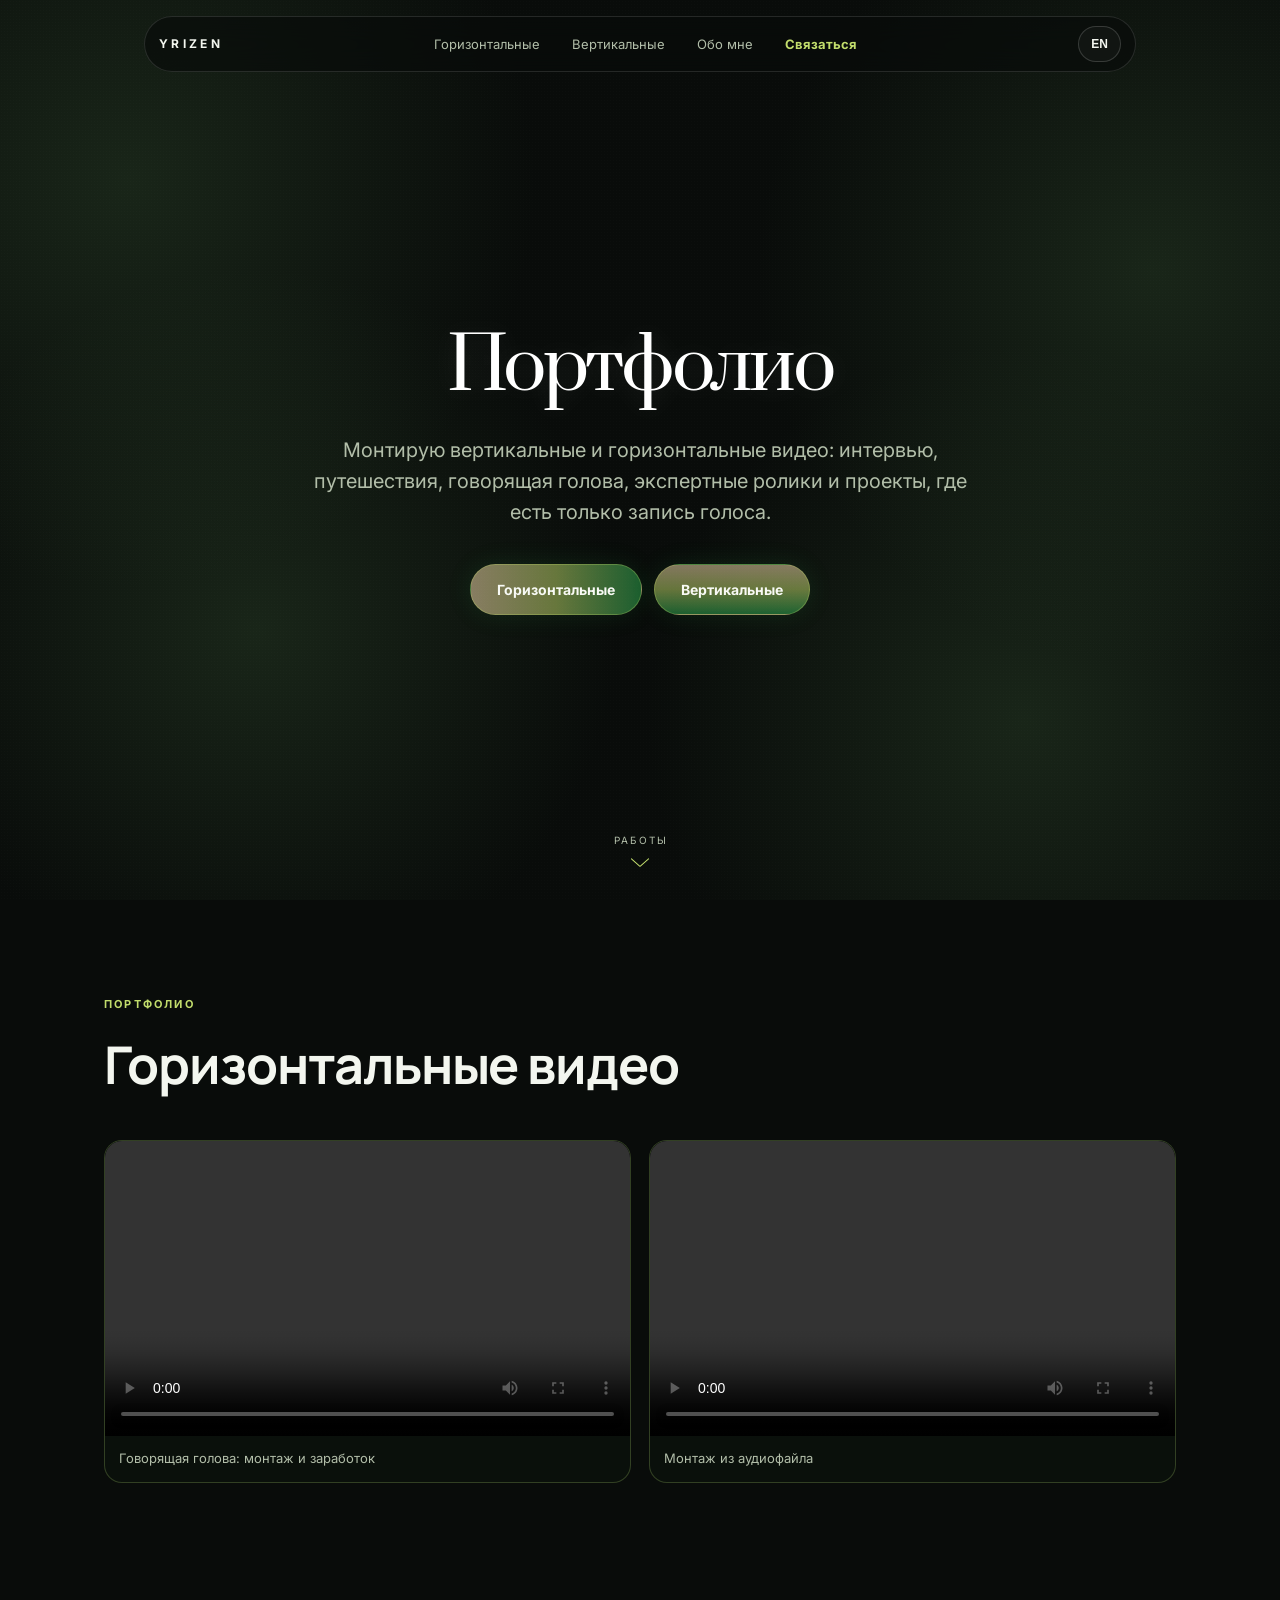
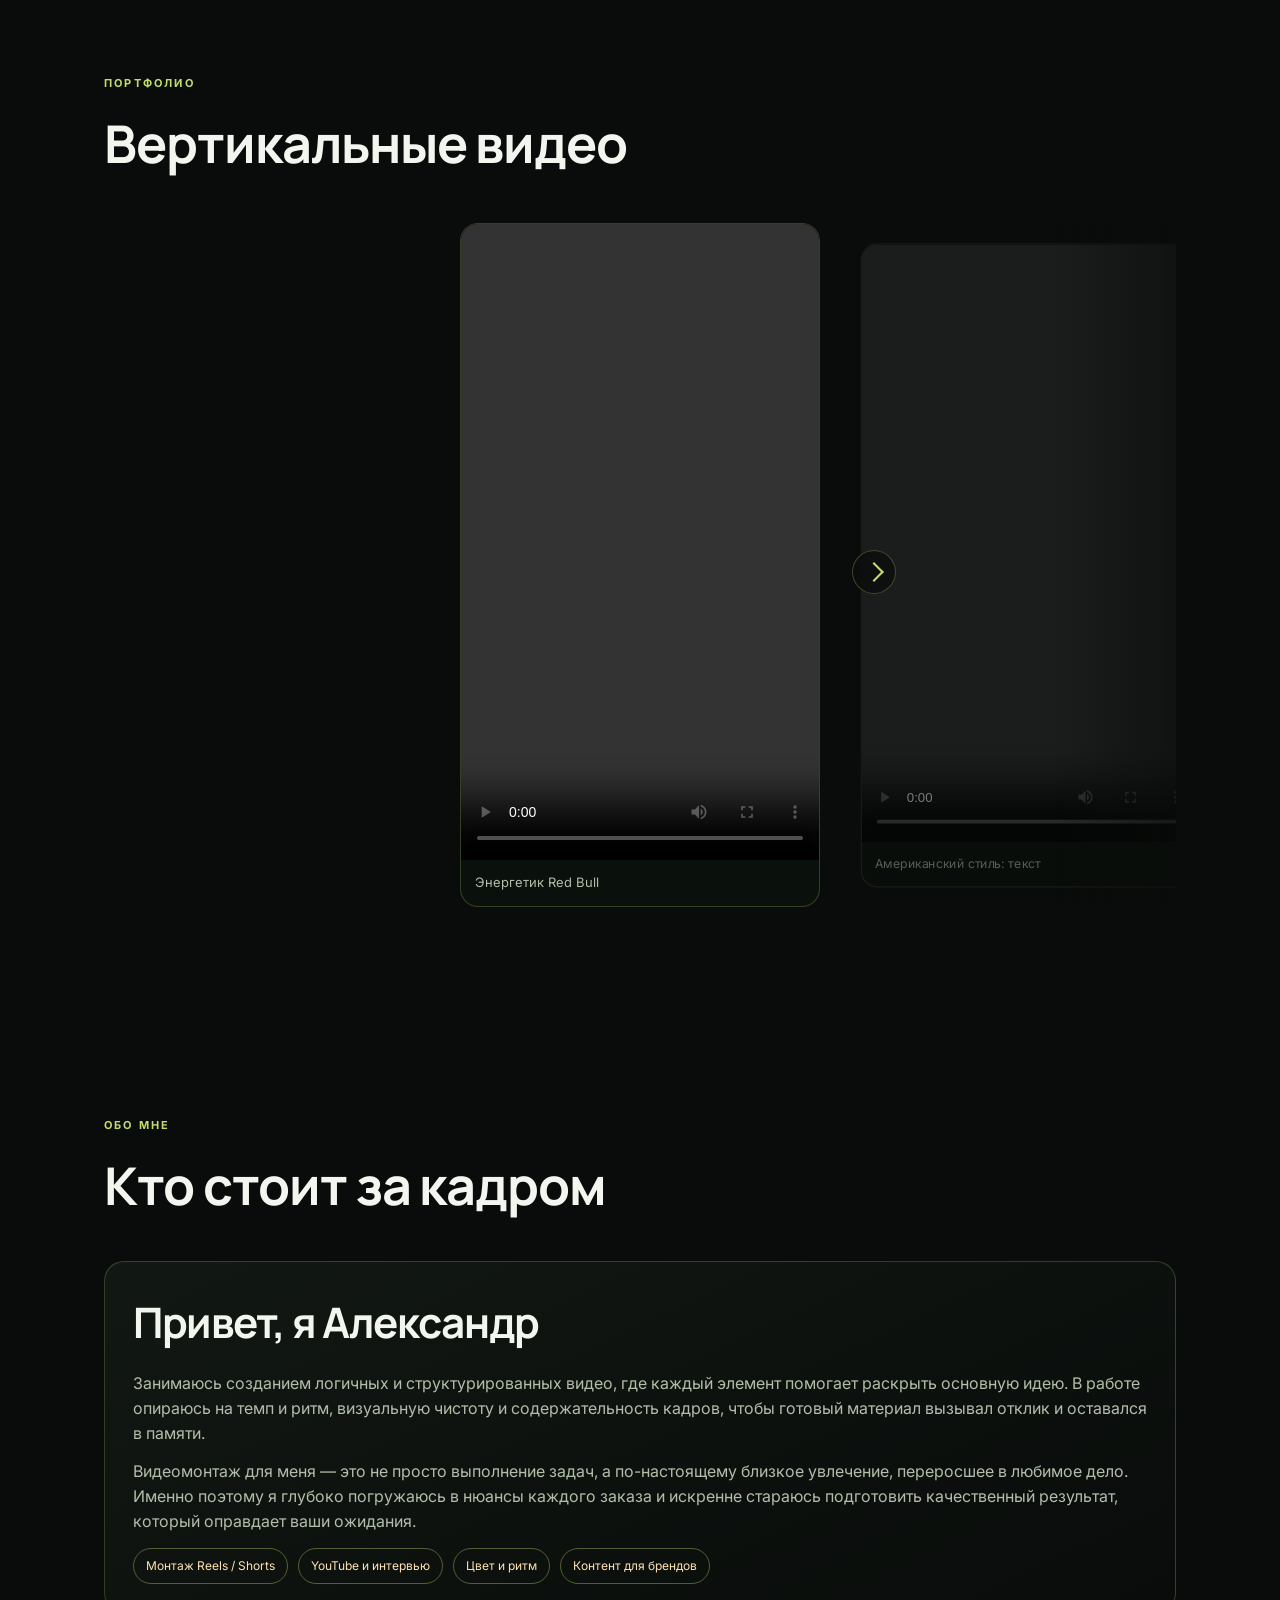
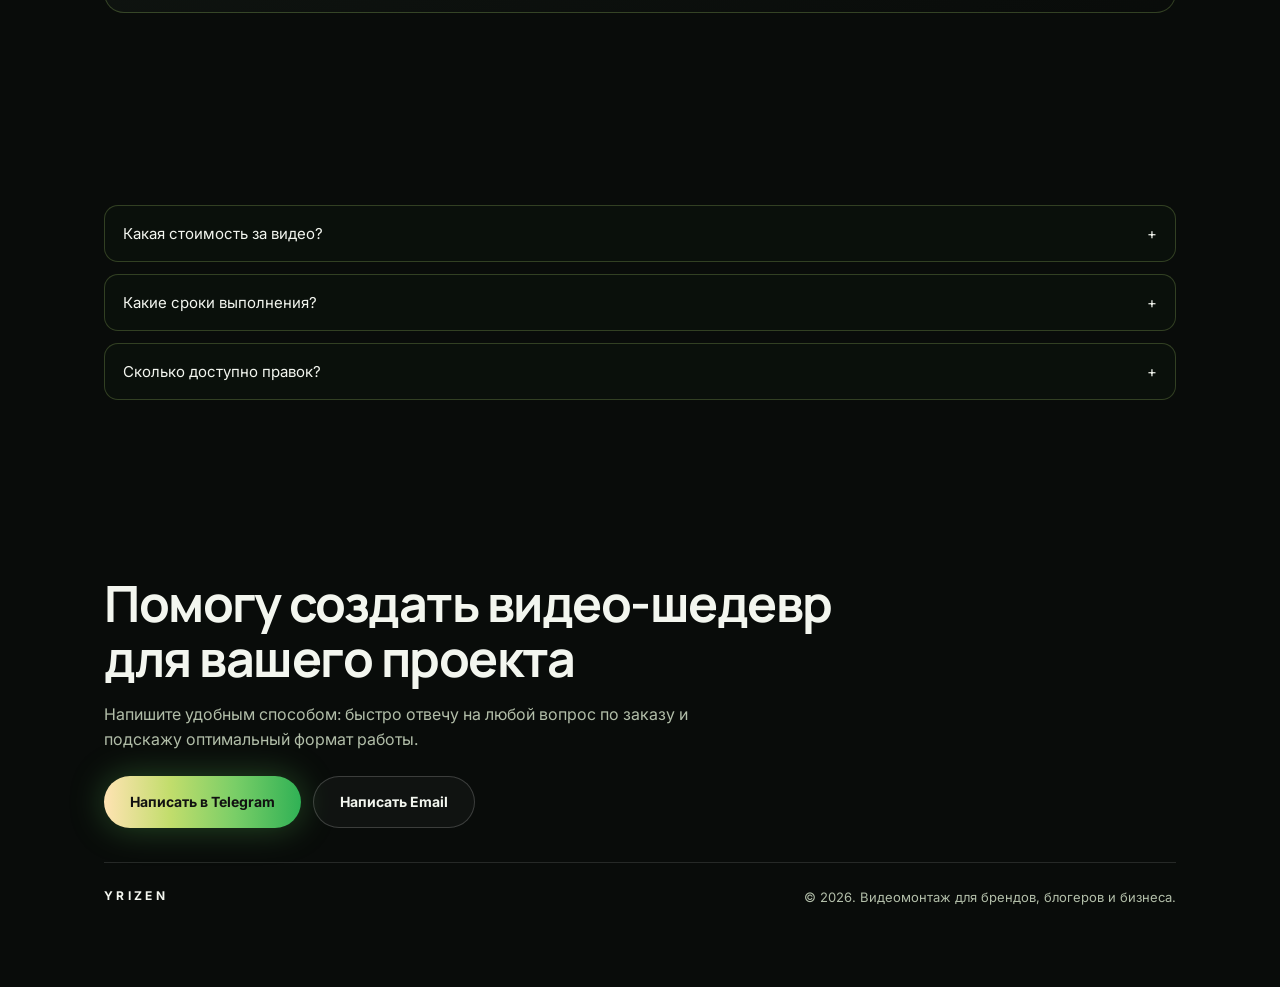
==== index.html @ 3dd7cab4 "Summary: Add vertical video carousel" ====
<!DOCTYPE html>
<html lang="ru">
<head>
    <meta charset="UTF-8">
    <meta name="viewport" content="width=device-width, initial-scale=1.0">
    <title>Заказать монтаж видео</title>
    <meta name="description" content="Заказать монтаж видео у Александра: вертикальные и горизонтальные ролики, интервью, путешествия, говорящая голова и монтаж по записи голоса.">
    <meta name="keywords" content="заказать монтаж видео, видеомонтаж, монтаж reels, монтаж shorts, монтаж youtube, монтаж интервью, монтаж путешествий, монтаж говорящей головы">
    <meta property="og:type" content="website">
    <meta property="og:title" content="Заказать монтаж видео">
    <meta property="og:description" content="Профессиональный монтаж всех видов контента: вертикальные и горизонтальные ролики, интервью, путешествия и говорящая голова.">
    <meta property="og:locale" content="ru_RU">
    <meta name="robots" content="index, follow, max-image-preview:large">
    <meta name="yandex-verification" content="pending">
    <link rel="canonical" href="https://montage-yrizen.ru/">
    <link rel="icon" type="image/png" href="favicon.png">
    <link rel="apple-touch-icon" href="favicon.png">
    <link rel="preconnect" href="https://fonts.googleapis.com">
    <link rel="preconnect" href="https://fonts.gstatic.com" crossorigin>
    <link href="https://fonts.googleapis.com/css2?family=Inter:wght@400;500;600;700;800&family=Manrope:wght@500;700;800&family=Prata&display=swap" rel="stylesheet">
    <link rel="stylesheet" href="style.css">
    <script type="application/ld+json">
        {
            "@context": "https://schema.org",
            "@type": "ProfessionalService",
            "name": "YRIZEN",
            "url": "https://montage-yrizen.ru/",
            "description": "Услуги по монтажу вертикальных и горизонтальных видео, интервью, путешествий и говорящей головы.",
            "serviceType": "Видеомонтаж",
            "areaServed": "RU, Worldwide",
            "email": "yrizen.alex@gmail.com",
            "sameAs": ["https://t.me/yrizen0"]
        }
    </script>
</head>
<body>
    <div class="noise-overlay" aria-hidden="true"></div>

    <header class="header" id="header">
        <div class="container">
            <div class="header-inner">
                <a href="#" class="logo">YRIZEN</a>
                <nav class="nav-menu" id="nav-menu">
                    <a href="#horizontal" class="nav-link" data-i18n="navHorizontal">Горизонтальные</a>
                    <a href="#vertical" class="nav-link" data-i18n="navVertical">Вертикальные</a>
                    <a href="#about" class="nav-link" data-i18n="navAbout">Обо мне</a>
                    <a href="#contact" class="nav-link nav-contact" data-i18n="navContact">Связаться</a>
                </nav>
                <button class="lang-switch" id="lang-switch" type="button" aria-label="Switch language">EN</button>
                <button class="burger-menu" id="burger-menu" aria-label="Открыть меню" aria-expanded="false" data-i18n-aria="menuOpen">
                    <span></span>
                    <span></span>
                </button>
            </div>
        </div>
    </header>

    <main>
        <section class="hero" id="hero">
            <div class="container hero-content">
                <h1 class="hero-title reveal">
                    <span data-i18n="heroTitle">Портфолио</span>
                </h1>
                <p class="hero-description reveal" data-i18n="heroDescription">
                    Монтирую вертикальные и горизонтальные видео: интервью, путешествия, говорящая голова,
                    экспертные ролики и проекты, где есть только запись голоса.
                </p>
                <div class="hero-buttons reveal">
                    <a href="#horizontal" class="btn btn-portfolio btn-horizontal" data-i18n="heroButtonOne">Горизонтальные</a>
                    <a href="#vertical" class="btn btn-portfolio btn-vertical" data-i18n="heroButtonTwo">Вертикальные</a>
                </div>
            </div>
            <a class="scroll-indicator reveal" href="#horizontal">
                <span data-i18n="worksLabel">работы</span>
                <span class="arrow-down" aria-hidden="true"></span>
            </a>
        </section>

        <section class="section" id="horizontal">
            <div class="container">
                <h2 class="section-title reveal">
                    <span class="section-label" data-i18n="portfolioLabel">Портфолио</span>
                    <span class="section-heading" data-i18n="horizontalTitle">Горизонтальные видео</span>
                </h2>
                <div class="video-grid horizontal-grid">
                    <article class="video-card reveal" data-video-type="horizontal" data-video-id="h1">
                        <div class="video-shell">
                            <video class="portfolio-video" playsinline preload="metadata" controls></video>
                        </div>
                        <p class="video-label" data-i18n="videoH1">Говорящая голова: монтаж и заработок</p>
                    </article>
                    <article class="video-card reveal" data-video-type="horizontal" data-video-id="h2">
                        <div class="video-shell">
                            <video class="portfolio-video" playsinline preload="metadata" controls></video>
                        </div>
                        <p class="video-label" data-i18n="videoH2">Монтаж из аудиофайла</p>
                    </article>
                </div>
            </div>
        </section>

        <section class="section" id="vertical">
            <div class="container">
                <h2 class="section-title reveal">
                    <span class="section-label" data-i18n="portfolioLabel">Портфолио</span>
                    <span class="section-heading" data-i18n="verticalTitle">Вертикальные видео</span>
                </h2>
                <div class="vertical-carousel reveal" data-carousel="vertical">
                    <button class="carousel-arrow carousel-arrow-prev" type="button" aria-label="Предыдущее видео" data-carousel-prev data-i18n-aria="prevVideo"></button>
                    <div class="video-grid vertical-grid" tabindex="0" aria-label="Вертикальные видео" data-i18n-aria="verticalCarousel">
                        <article class="video-card" data-video-type="vertical" data-video-id="v1">
                            <div class="video-shell">
                                <video class="portfolio-video" playsinline preload="metadata" controls></video>
                            </div>
                            <p class="video-label" data-i18n="videoV1">Энергетик Red Bull</p>
                        </article>
                        <article class="video-card" data-video-type="vertical" data-video-id="v2">
                            <div class="video-shell">
                                <video class="portfolio-video" playsinline preload="metadata" controls></video>
                            </div>
                            <p class="video-label" data-i18n="videoV2">Американский стиль: текст</p>
                        </article>
                        <article class="video-card" data-video-type="vertical" data-video-id="v3">
                            <div class="video-shell">
                                <video class="portfolio-video" playsinline preload="metadata" controls></video>
                            </div>
                            <p class="video-label" data-i18n="videoV3">Научпоп</p>
                        </article>
                        <article class="video-card" data-video-type="vertical" data-video-id="v4">
                            <div class="video-shell">
                                <video class="portfolio-video" playsinline preload="metadata" controls></video>
                            </div>
                            <p class="video-label" data-i18n="videoV4">Подборка дорогого монтажа Reels</p>
                        </article>
                    </div>
                    <button class="carousel-arrow carousel-arrow-next" type="button" aria-label="Следующее видео" data-carousel-next data-i18n-aria="nextVideo"></button>
                </div>
            </div>
        </section>

        <section class="section" id="about">
            <div class="container">
                <h2 class="section-title reveal">
                    <span class="section-label" data-i18n="aboutTitle">Обо мне</span>
                    <span class="section-heading" data-i18n="aboutSubtitle">Кто стоит за кадром</span>
                </h2>
                <article class="about-card reveal">
                    <div class="about-text">
                        <h3 data-i18n="aboutGreeting">Привет, я Александр</h3>
                        <p data-i18n="aboutParagraphOne">
                            Занимаюсь созданием логичных и структурированных видео, где каждый элемент помогает раскрыть основную идею.
                            В работе опираюсь на темп и ритм, визуальную чистоту и содержательность кадров, чтобы готовый материал вызывал
                            отклик и оставался в памяти.
                        </p>
                        <p data-i18n="aboutParagraphTwo">
                            Видеомонтаж для меня — это не просто выполнение задач, а по-настоящему близкое увлечение, переросшее
                            в любимое дело. Именно поэтому я глубоко погружаюсь в нюансы каждого заказа и искренне стараюсь подготовить
                            качественный результат, который оправдает ваши ожидания.
                        </p>
                        <ul class="about-tags">
                            <li data-i18n="tagShorts">Монтаж Reels / Shorts</li>
                            <li data-i18n="tagYoutube">YouTube и интервью</li>
                            <li data-i18n="tagColor">Цвет и ритм</li>
                            <li data-i18n="tagBrands">Контент для брендов</li>
                        </ul>
                    </div>
                </article>
            </div>
        </section>

        <section class="section" id="faq-section">
            <div class="container">
                <div class="faq-wrapper">
                    <article class="faq-item reveal">
                        <button class="faq-question"><span data-i18n="faqCostQuestion">Какая стоимость за видео?</span><span aria-hidden="true">+</span></button>
                        <div class="faq-answer">
                            <p data-i18n="faqCostAnswer">Стоимость рассчитывается индивидуально после оценки исходников, задачи и сроков. Напишите мне, и я быстро дам прозрачную смету.</p>
                        </div>
                    </article>
                    <article class="faq-item reveal">
                        <button class="faq-question"><span data-i18n="faqTimeQuestion">Какие сроки выполнения?</span><span aria-hidden="true">+</span></button>
                        <div class="faq-answer">
                            <p data-i18n="faqTimeAnswer">Варьируются от 1 дня до большого проекта на несколько дней. Точный срок зависит от сложности проекта и объема правок.</p>
                        </div>
                    </article>
                    <article class="faq-item reveal">
                        <button class="faq-question"><span data-i18n="faqEditsQuestion">Сколько доступно правок?</span><span aria-hidden="true">+</span></button>
                        <div class="faq-answer">
                            <p data-i18n="faqEditsAnswer">В рамках Технического Задания правки бесплатные, но за дополнительные - плата обсуждается в зависимости от объёма и их содержания.</p>
                        </div>
                    </article>
                </div>
            </div>
        </section>
    </main>

    <footer class="footer" id="contact">
        <div class="container">
            <h2 class="footer-title reveal" data-i18n="footerTitle">Помогу создать видео-шедевр для вашего проекта</h2>
            <p class="footer-desc reveal" data-i18n="footerDescription">Напишите удобным способом: быстро отвечу на любой вопрос по заказу и подскажу оптимальный формат работы.</p>
            <div class="footer-buttons reveal">
                <a href="https://t.me/yrizen0" target="_blank" rel="noopener noreferrer" class="btn btn-accent" data-i18n="footerTelegram">Написать в Telegram</a>
                <a href="mailto:yrizen.alex@gmail.com" class="btn btn-secondary" data-i18n="footerEmail">Написать Email</a>
            </div>
            <div class="footer-bottom">
                <a href="#" class="logo">YRIZEN</a>
                <p data-i18n="copyright">© 2026. Видеомонтаж для брендов, блогеров и бизнеса.</p>
            </div>
        </div>
    </footer>

    <template id="reviews-preserved-code">
        <section id="results" class="section">
            <div class="container">
                <h2 class="section-title">Отзывы <span>Что говорят клиенты</span></h2>
                <div class="reviews-grid">
                    <article class="review-card">...</article>
                    <article class="review-card">...</article>
                </div>
            </div>
        </section>
    </template>

    <script src="script.js"></script>
</body>
</html>
---- style.css ----
:root {
    --bg-main: #090c0a;
    --bg-soft: #131a15;
    --card-bg: rgba(11, 18, 13, 0.82);
    --card-border: rgba(176, 216, 108, 0.24);
    --text-main: #f3f6ef;
    --text-muted: #b2bea9;
    --brand-light: #ffe3b3;
    --brand-mid: #c2dd6c;
    --brand-green: #79ce67;
    --brand-strong: #30b155;
    --background-glow: rgba(55, 85, 52, 0.35);
}

/* Kudry is commercial; this local lookup activates it when a licensed copy is present. */
@font-face {
    font-family: "Kudry";
    src: url("assets/fonts/Kudry.woff2") format("woff2"),
        local("Kudry"),
        local("Kudry Regular");
    font-display: swap;
}

@font-face {
    font-family: "PrataLocal";
    src: url("assets/fonts/Prata-Regular.ttf") format("truetype");
    font-weight: 400;
    font-style: normal;
    font-display: swap;
}

* {
    box-sizing: border-box;
    margin: 0;
    padding: 0;
}

html {
    scroll-behavior: smooth;
}

body {
    font-family: "Inter", system-ui, -apple-system, sans-serif;
    color: var(--text-main);
    background-color: var(--bg-main);
    background-image:
        radial-gradient(circle at 10% 20%, var(--background-glow) 0%, transparent 30%),
        radial-gradient(circle at 90% 30%, var(--background-glow) 0%, transparent 30%),
        radial-gradient(circle at 80% 80%, var(--background-glow) 0%, transparent 30%),
        radial-gradient(circle at 20% 70%, var(--background-glow) 0%, transparent 30%);
    background-attachment: fixed;
    line-height: 1.55;
    overflow-x: hidden;
}

.noise-overlay {
    position: fixed;
    inset: 0;
    pointer-events: none;
    z-index: -1;
    opacity: 0.06;
    background-image: radial-gradient(rgba(255, 255, 255, 0.25) 0.45px, transparent 0.45px);
    background-size: 3px 3px;
}

.container {
    max-width: 1120px;
    margin: 0 auto;
    padding: 0 24px;
}

.header {
    position: fixed;
    inset: 16px 0 auto;
    z-index: 1000;
}

.header .container {
    max-width: 1040px;
}

.header-inner {
    display: flex;
    align-items: center;
    justify-content: space-between;
    padding: 9px 14px;
    border: 1px solid rgba(255, 255, 255, 0.12);
    border-radius: 999px;
    background: rgba(9, 12, 10, 0.66);
    backdrop-filter: blur(14px);
}

.logo {
    color: var(--text-main);
    text-decoration: none;
    font-size: 12px;
    font-weight: 700;
    letter-spacing: 0.28em;
}

.nav-menu {
    display: flex;
    gap: 6px;
    align-items: center;
}

.nav-link {
    color: var(--text-muted);
    text-decoration: none;
    font-size: 13px;
    padding: 8px 13px;
    border-radius: 999px;
    transition: 0.25s;
}

.nav-link:hover {
    color: var(--text-main);
    background: rgba(194, 221, 108, 0.12);
}

.nav-contact {
    color: var(--brand-mid);
    font-weight: 700;
}

.nav-contact:hover {
    color: #0f140f;
    background: linear-gradient(90deg, var(--brand-mid), var(--brand-green));
}

.lang-switch {
    margin-left: 10px;
    border: 1px solid rgba(255, 255, 255, 0.16);
    border-radius: 999px;
    min-width: 38px;
    height: 36px;
    padding: 0 12px;
    background: rgba(255, 255, 255, 0.03);
    color: var(--text-main);
    font-size: 12px;
    font-weight: 700;
    cursor: pointer;
}

.burger-menu {
    display: none;
    width: 36px;
    height: 36px;
    border-radius: 999px;
    border: 1px solid rgba(255, 255, 255, 0.14);
    background: rgba(255, 255, 255, 0.03);
    align-items: center;
    justify-content: center;
    gap: 4px;
    flex-direction: column;
    cursor: pointer;
}

.burger-menu span {
    display: block;
    width: 14px;
    height: 2px;
    background: var(--brand-light);
    transition: 0.25s;
}

.burger-menu.active span:first-child {
    transform: translateY(3px) rotate(45deg);
}

.burger-menu.active span:last-child {
    transform: translateY(-3px) rotate(-45deg);
}

.hero {
    min-height: 100vh;
    display: grid;
    place-items: center;
    padding: 132px 0 88px;
    position: relative;
}

.hero-content {
    text-align: center;
    max-width: 860px;
}

.hero-title {
    font-family: "Kudry", "PrataLocal", "Prata", "Manrope", serif;
    font-size: clamp(34px, 8vw, 72px);
    font-weight: 400;
    line-height: 1.08;
    letter-spacing: -0.045em;
}

.hero-title span {
    display: inline-block;
    color: #fff;
    text-shadow: 0 0 30px rgba(255, 255, 255, 0.1);
}

.hero-description {
    max-width: 670px;
    margin: 28px auto 0;
    color: var(--text-muted);
    font-size: clamp(15px, 2.6vw, 20px);
}

.hero-buttons {
    display: flex;
    justify-content: center;
    flex-wrap: wrap;
    gap: 12px;
    margin-top: 36px;
}

.btn {
    display: inline-flex;
    align-items: center;
    justify-content: center;
    text-decoration: none;
    border-radius: 999px;
    font-weight: 700;
    font-size: 14px;
    padding: 14px 26px;
    transition: transform 0.2s, box-shadow 0.2s, background 0.2s;
}

.btn:hover {
    transform: translateY(-2px);
}

.btn-accent {
    color: #111;
    background: linear-gradient(90deg, var(--brand-light), var(--brand-mid), var(--brand-green), var(--brand-strong));
    box-shadow: 0 0 34px rgba(90, 187, 87, 0.36);
}

.btn-portfolio {
    color: #f8faf5;
    border: 1px solid rgba(194, 221, 108, 0.3);
    box-shadow: 0 0 26px rgba(48, 177, 85, 0.12);
    transition: transform 0.2s, box-shadow 0.25s, background-image 0.25s, border-color 0.25s;
}

.btn-horizontal {
    background-image: linear-gradient(90deg, rgba(255, 227, 179, 0.5), rgba(194, 221, 108, 0.5), rgba(48, 177, 85, 0.5));
}

.btn-vertical {
    background-image: linear-gradient(180deg, rgba(255, 227, 179, 0.5), rgba(194, 221, 108, 0.5), rgba(48, 177, 85, 0.5));
}

.btn-horizontal:hover {
    background-image: linear-gradient(90deg, var(--brand-light), var(--brand-mid), var(--brand-strong));
}

.btn-vertical:hover {
    background-image: linear-gradient(180deg, var(--brand-light), var(--brand-mid), var(--brand-strong));
}

.btn-portfolio:hover {
    color: #0b110d;
    border-color: rgba(194, 221, 108, 0.66);
    box-shadow: 0 0 34px rgba(90, 187, 87, 0.34);
}

.btn-secondary {
    color: var(--text-main);
    border: 1px solid rgba(255, 255, 255, 0.18);
    background: rgba(255, 255, 255, 0.03);
}

.scroll-indicator {
    position: absolute;
    left: 50%;
    bottom: 28px;
    transform: translateX(-50%);
    width: 112px;
    text-decoration: none;
    display: inline-flex;
    flex-direction: column;
    align-items: center;
    gap: 10px;
    color: var(--text-muted);
}

.scroll-indicator span:not(.arrow-down) {
    display: block;
    width: 100%;
    font-size: 10px;
    text-transform: uppercase;
    letter-spacing: 0.22em;
    padding-left: 0;
    text-align: center;
    text-indent: 0.22em;
}

.arrow-down {
    display: block;
    flex: 0 0 14px;
    position: relative;
    width: 24px;
    height: 14px;
    border: 0;
    transform: none;
}

.arrow-down::before,
.arrow-down::after {
    content: "";
    position: absolute;
    top: 8px;
    width: 12px;
    height: 1px;
    border-radius: 999px;
    background: var(--brand-mid);
}

.arrow-down::before {
    right: 50%;
    transform: rotate(42deg);
    transform-origin: right center;
}

.arrow-down::after {
    left: 50%;
    transform: rotate(-42deg);
    transform-origin: left center;
}

.section {
    padding: 96px 0;
}

.section-title {
    text-transform: uppercase;
    letter-spacing: 0.2em;
    color: var(--brand-mid);
    font-size: 11px;
    margin-bottom: 34px;
}

.section-title .section-label {
    display: block;
}

.section-title .section-heading {
    display: block;
    margin-top: 12px;
    font-family: "Manrope", sans-serif;
    letter-spacing: -0.02em;
    color: var(--text-main);
    font-size: clamp(30px, 6vw, 52px);
    text-transform: none;
}

.video-grid {
    display: grid;
    gap: 18px;
}

.horizontal-grid {
    grid-template-columns: repeat(auto-fit, minmax(320px, 1fr));
}

.video-card {
    overflow: hidden;
    border-radius: 18px;
    border: 1px solid var(--card-border);
    background: var(--card-bg);
}

.video-shell {
    position: relative;
    background: #000;
}

.horizontal-grid .video-shell {
    aspect-ratio: 16 / 9;
}

.portfolio-video {
    width: 100%;
    height: 100%;
    display: block;
    object-fit: cover;
}

.video-label {
    font-size: 13px;
    color: var(--text-muted);
    padding: 12px 14px 14px;
}

.video-card.video-unavailable .video-shell::after {
    content: attr(data-unavailable-message);
    position: absolute;
    inset: 0;
    display: grid;
    place-items: center;
    text-align: center;
    font-size: 13px;
    color: rgba(255, 255, 255, 0.78);
    padding: 16px;
    background: linear-gradient(180deg, rgba(0, 0, 0, 0.45), rgba(0, 0, 0, 0.8));
}

.about-card {
    border: 1px solid var(--card-border);
    border-radius: 20px;
    background: linear-gradient(155deg, rgba(19, 26, 21, 0.88), rgba(9, 12, 10, 0.88));
    padding: 28px;
}

.about-text h3 {
    font-size: clamp(28px, 5vw, 42px);
    margin-bottom: 16px;
    font-family: "Manrope", sans-serif;
    letter-spacing: -0.03em;
}

.about-text p {
    color: var(--text-muted);
    font-size: 16px;
    margin-bottom: 14px;
}

.about-tags {
    display: flex;
    flex-wrap: wrap;
    list-style: none;
    gap: 10px;
    margin-top: 12px;
}

.about-tags li {
    font-size: 12px;
    border: 1px solid rgba(194, 221, 108, 0.38);
    border-radius: 999px;
    padding: 8px 12px;
    color: var(--brand-light);
}

.faq-wrapper {
    display: grid;
    gap: 12px;
}

.faq-item {
    border-radius: 14px;
    border: 1px solid var(--card-border);
    overflow: hidden;
    background: var(--card-bg);
}

.faq-question {
    width: 100%;
    border: 0;
    cursor: pointer;
    display: flex;
    justify-content: space-between;
    background: transparent;
    color: var(--text-main);
    padding: 18px;
    font-size: 15px;
    font-family: inherit;
}

.faq-answer {
    max-height: 0;
    overflow: hidden;
    transition: max-height 0.25s;
}

.faq-answer p {
    color: var(--text-muted);
    font-size: 14px;
    padding: 0 18px 18px;
}

.faq-item.active .faq-answer {
    max-height: 180px;
}

.footer {
    padding: 80px 0;
}

.footer-title {
    font-size: clamp(32px, 5vw, 50px);
    font-family: "Manrope", sans-serif;
    line-height: 1.1;
    letter-spacing: -0.03em;
    max-width: 760px;
}

.footer-desc {
    color: var(--text-muted);
    margin-top: 16px;
    max-width: 640px;
}

.footer-buttons {
    margin-top: 24px;
    display: flex;
    gap: 12px;
    flex-wrap: wrap;
}

.footer-bottom {
    border-top: 1px solid rgba(255, 255, 255, 0.12);
    margin-top: 34px;
    padding-top: 24px;
    display: flex;
    justify-content: space-between;
    gap: 12px;
    color: var(--text-muted);
    font-size: 13px;
}

.reveal {
    opacity: 0;
    transform: translateY(24px);
    transition: opacity 0.5s ease, transform 0.5s ease;
}

.reveal.visible {
    opacity: 1;
    transform: translateY(0);
}

.vertical-carousel {
    --vertical-card-width: clamp(250px, 34vw, 360px);
    --vertical-gap: clamp(18px, 3vw, 30px);
    position: relative;
    display: grid;
    align-items: center;
}

.vertical-grid {
    display: flex;
    gap: var(--vertical-gap);
    overflow-x: auto;
    overflow-y: hidden;
    scroll-snap-type: x mandatory;
    scroll-padding-inline: max(24px, calc((100% - var(--vertical-card-width)) / 2));
    padding: 4px max(24px, calc((100% - var(--vertical-card-width)) / 2)) 18px;
    -webkit-overflow-scrolling: touch;
    scrollbar-width: none;
}

.vertical-grid::-webkit-scrollbar {
    display: none;
}

.vertical-grid:focus {
    outline: none;
}

.vertical-grid .video-card {
    flex: 0 0 var(--vertical-card-width);
    scroll-snap-align: center;
    transition: opacity 0.25s ease, transform 0.25s ease;
}

.vertical-grid .video-card:not(.is-active) {
    opacity: 0.46;
    transform: scale(0.94);
}

.vertical-grid .video-card.is-active {
    opacity: 1;
    transform: scale(1);
}

.vertical-grid .video-shell {
    aspect-ratio: 9 / 16;
}

.vertical-carousel::after {
    content: "";
    position: absolute;
    inset: 0 0 18px auto;
    width: min(120px, 18vw);
    pointer-events: none;
    background: linear-gradient(90deg, rgba(9, 12, 10, 0), var(--bg-main));
    opacity: 0.58;
}

.carousel-arrow {
    position: absolute;
    top: calc(50% - 22px);
    z-index: 3;
    width: 44px;
    height: 44px;
    border: 1px solid rgba(194, 221, 108, 0.28);
    border-radius: 999px;
    background: rgba(9, 12, 10, 0.7);
    backdrop-filter: blur(10px);
    cursor: pointer;
    transition: opacity 0.2s, transform 0.2s, border-color 0.2s;
}

.carousel-arrow:hover {
    transform: scale(1.05);
    border-color: rgba(194, 221, 108, 0.6);
}

.carousel-arrow::before {
    content: "";
    position: absolute;
    inset: 0;
    width: 12px;
    height: 12px;
    margin: auto;
    border-top: 2px solid var(--brand-mid);
    border-right: 2px solid var(--brand-mid);
}

.carousel-arrow-prev {
    left: max(12px, calc((100% - var(--vertical-card-width)) / 2 - 76px));
}

.carousel-arrow-prev::before {
    transform: rotate(-135deg);
}

.carousel-arrow-next {
    right: max(12px, calc((100% - var(--vertical-card-width)) / 2 - 76px));
}

.carousel-arrow-next::before {
    transform: rotate(45deg);
}

.carousel-arrow.is-disabled {
    opacity: 0;
    pointer-events: none;
}

.vertical-carousel.hint .vertical-grid .video-card:first-child {
    animation: carousel-nudge 2.6s ease-in-out 0.8s 3;
}

@keyframes carousel-nudge {
    0%, 100% {
        transform: scale(1) translateX(0);
    }
    36% {
        transform: scale(1) translateX(-12px);
    }
    70% {
        transform: scale(1) translateX(8px);
    }
}

.scroll-indicator.reveal {
    transform: translate(-50%, 24px);
}

.scroll-indicator.reveal.visible {
    transform: translate(-50%, 0);
}

@media (max-width: 920px) {
    .burger-menu {
        display: flex;
    }

    .lang-switch {
        margin-left: auto;
        margin-right: 10px;
    }

    .nav-menu {
        position: fixed;
        top: 76px;
        left: 50%;
        transform: translateX(-50%) scale(0.98);
        width: calc(100% - 28px);
        max-width: 460px;
        padding: 14px;
        border: 1px solid rgba(255, 255, 255, 0.14);
        border-radius: 24px;
        background: rgba(8, 11, 9, 0.94);
        display: grid;
        gap: 6px;
        opacity: 0;
        pointer-events: none;
        transition: 0.2s;
    }

    .nav-menu.active {
        opacity: 1;
        pointer-events: auto;
        transform: translateX(-50%) scale(1);
    }

    .nav-link {
        font-size: 16px;
        padding: 12px;
    }
}

@media (max-width: 760px) {
    .header {
        inset: 14px 0 auto;
    }

    .header .container {
        padding: 0 28px;
    }

    .hero {
        padding-top: 120px;
    }

    .hero-buttons {
        flex-direction: column;
        align-items: stretch;
        max-width: 320px;
        margin-inline: auto;
        margin-top: 28px;
    }

    .btn {
        width: 100%;
    }

    .section {
        padding: 72px 0;
    }

    .vertical-carousel {
        --vertical-card-width: min(72vw, 320px);
    }

    .vertical-grid {
        scroll-padding-inline: 22px;
        padding-inline: 22px;
    }

    .carousel-arrow {
        width: 40px;
        height: 40px;
        top: calc(50% - 20px);
    }

    .carousel-arrow-prev {
        left: 8px;
    }

    .carousel-arrow-next {
        right: 8px;
    }

    .footer-bottom {
        flex-direction: column;
    }
}
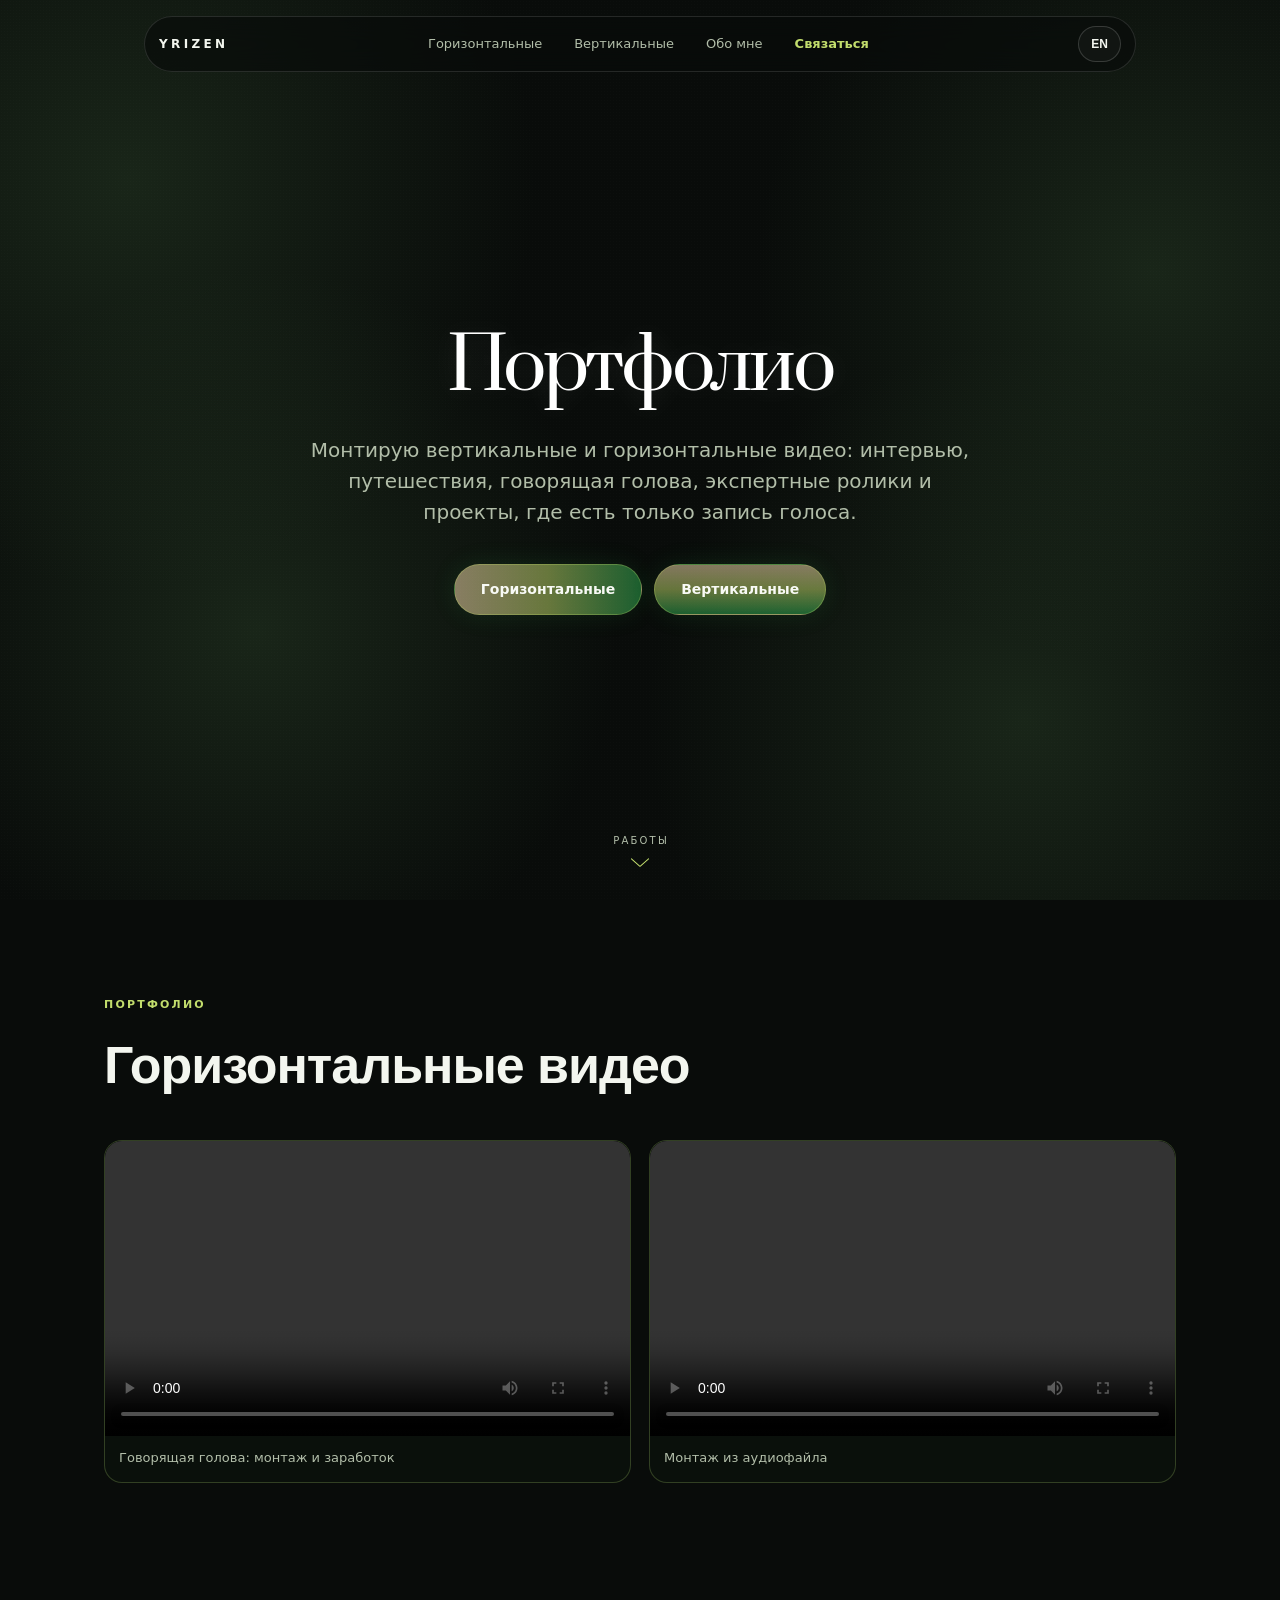
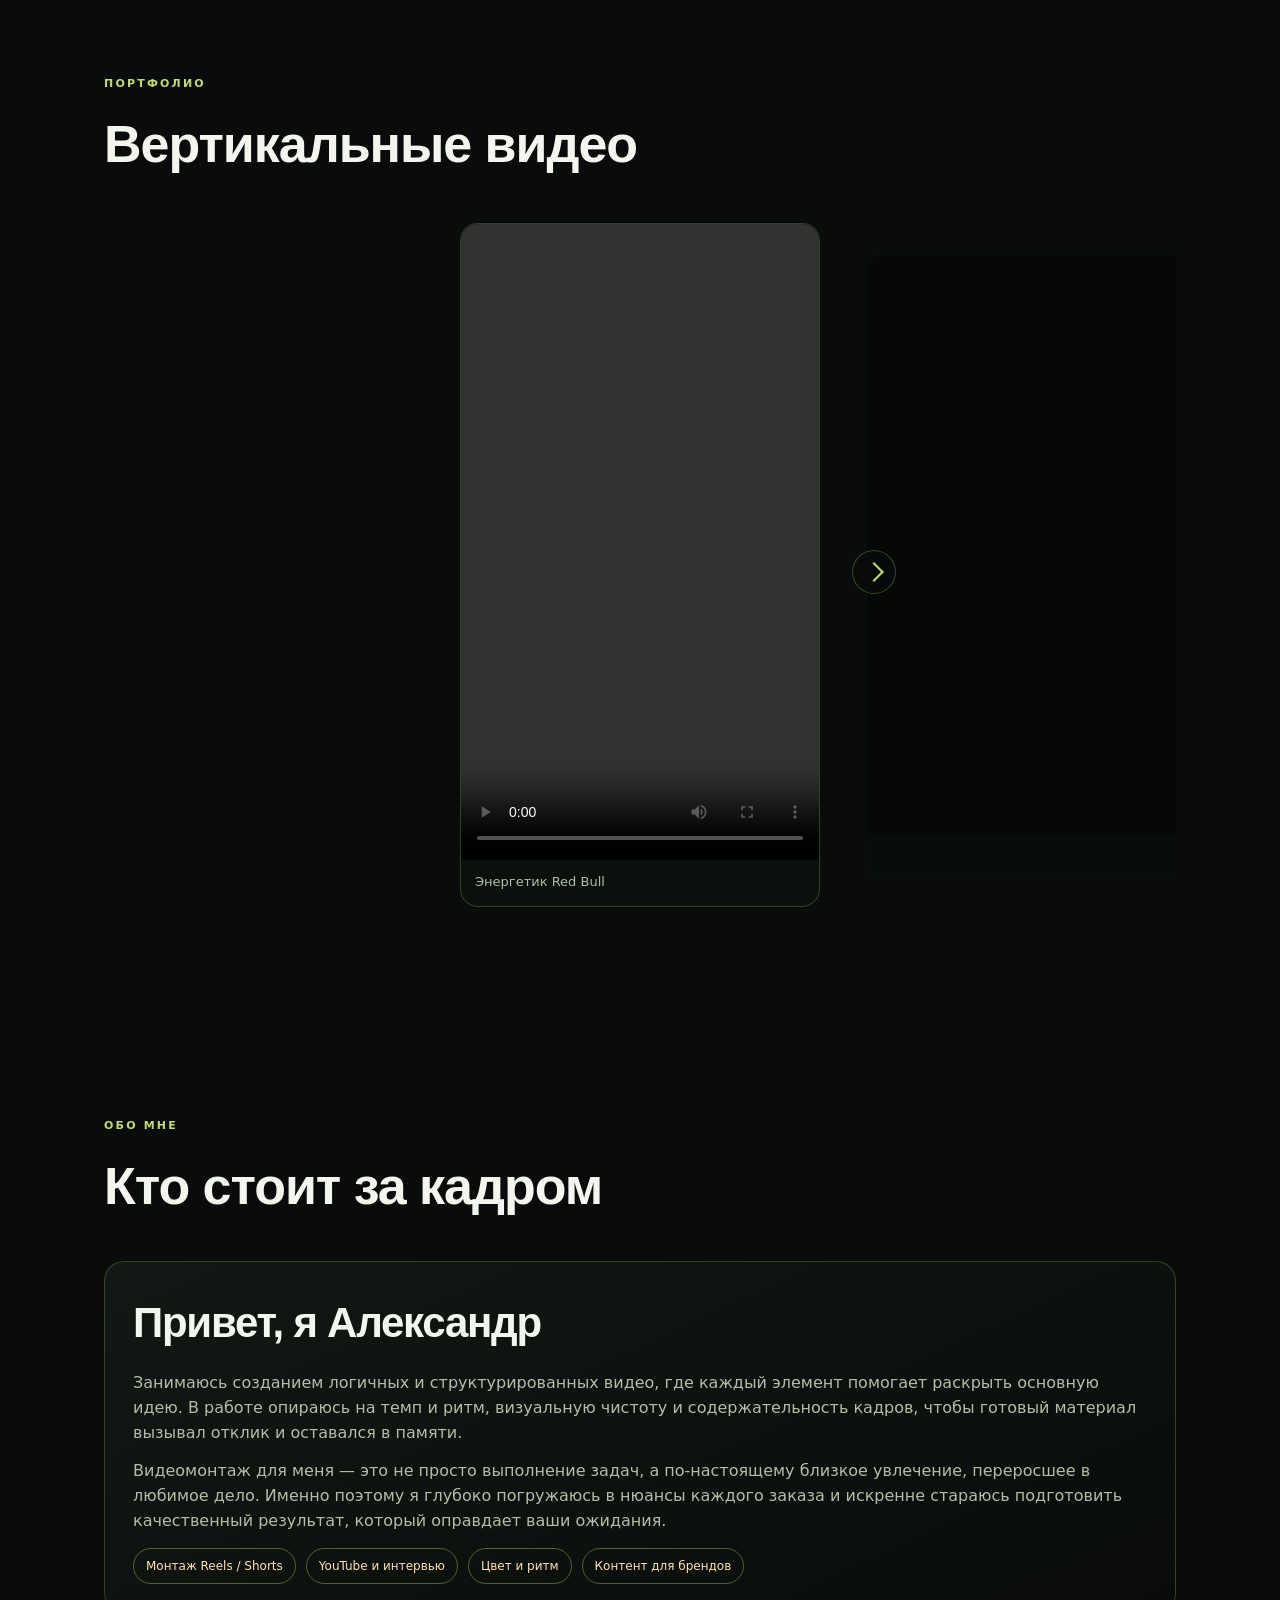
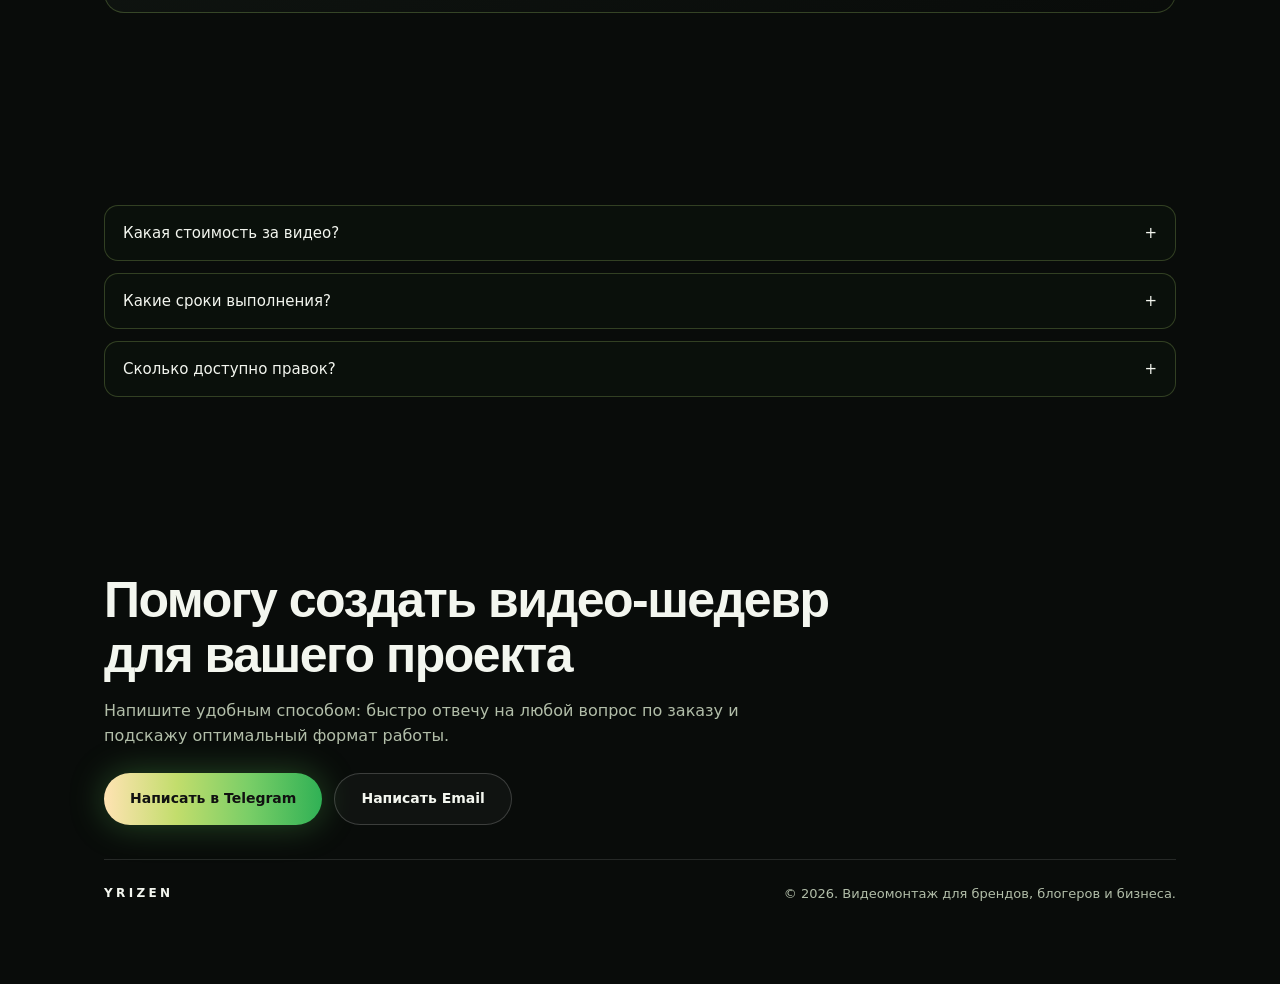
==== commit 027e2029: "Fix vertical carousel and remove external fonts" ====
--- a/index.html
+++ b/index.html
@@ -15,9 +15,6 @@
     <link rel="canonical" href="https://montage-yrizen.ru/">
     <link rel="icon" type="image/png" href="favicon.png">
     <link rel="apple-touch-icon" href="favicon.png">
-    <link rel="preconnect" href="https://fonts.googleapis.com">
-    <link rel="preconnect" href="https://fonts.gstatic.com" crossorigin>
-    <link href="https://fonts.googleapis.com/css2?family=Inter:wght@400;500;600;700;800&family=Manrope:wght@500;700;800&family=Prata&display=swap" rel="stylesheet">
     <link rel="stylesheet" href="style.css">
     <script type="application/ld+json">
         {
--- a/style.css
+++ b/style.css
@@ -536,6 +536,7 @@
     position: relative;
     display: grid;
     align-items: center;
+    overflow: hidden;
 }
 
 .vertical-grid {
@@ -560,32 +561,35 @@
 
 .vertical-grid .video-card {
     flex: 0 0 var(--vertical-card-width);
+    position: relative;
     scroll-snap-align: center;
-    transition: opacity 0.25s ease, transform 0.25s ease;
+    transition: opacity 0.25s ease, transform 0.25s ease, border-color 0.25s ease;
 }
 
 .vertical-grid .video-card:not(.is-active) {
-    opacity: 0.46;
-    transform: scale(0.94);
+    opacity: 0.3;
+    transform: scale(0.91);
+    border-color: rgba(176, 216, 108, 0.08);
+    box-shadow: none;
 }
 
 .vertical-grid .video-card.is-active {
     opacity: 1;
     transform: scale(1);
+    z-index: 2;
 }
 
 .vertical-grid .video-shell {
     aspect-ratio: 9 / 16;
 }
 
-.vertical-carousel::after {
-    content: "";
-    position: absolute;
-    inset: 0 0 18px auto;
-    width: min(120px, 18vw);
+.vertical-grid .video-card:not(.is-active) .portfolio-video {
     pointer-events: none;
-    background: linear-gradient(90deg, rgba(9, 12, 10, 0), var(--bg-main));
-    opacity: 0.58;
+    filter: saturate(0.8) brightness(0.72);
+}
+
+.vertical-grid .video-card:not(.is-active) .video-label {
+    opacity: 0;
 }
 
 .carousel-arrow {
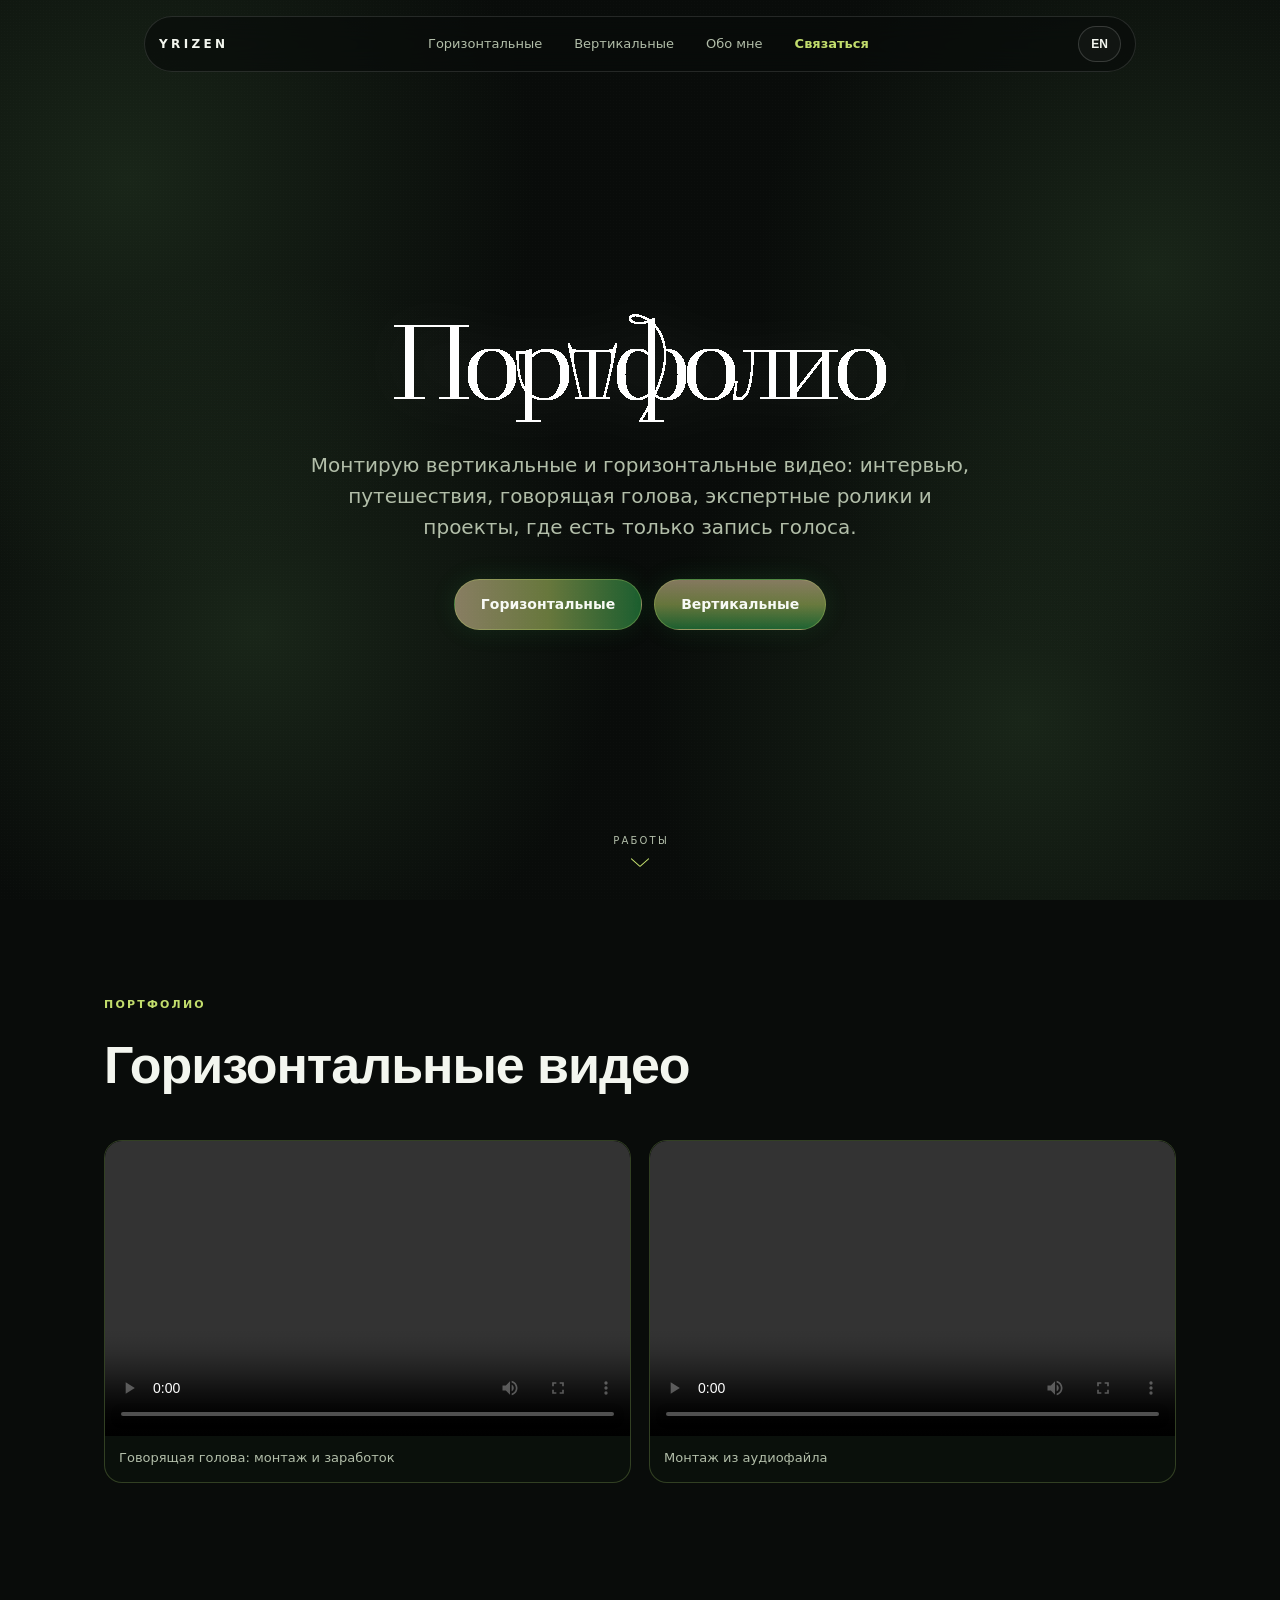
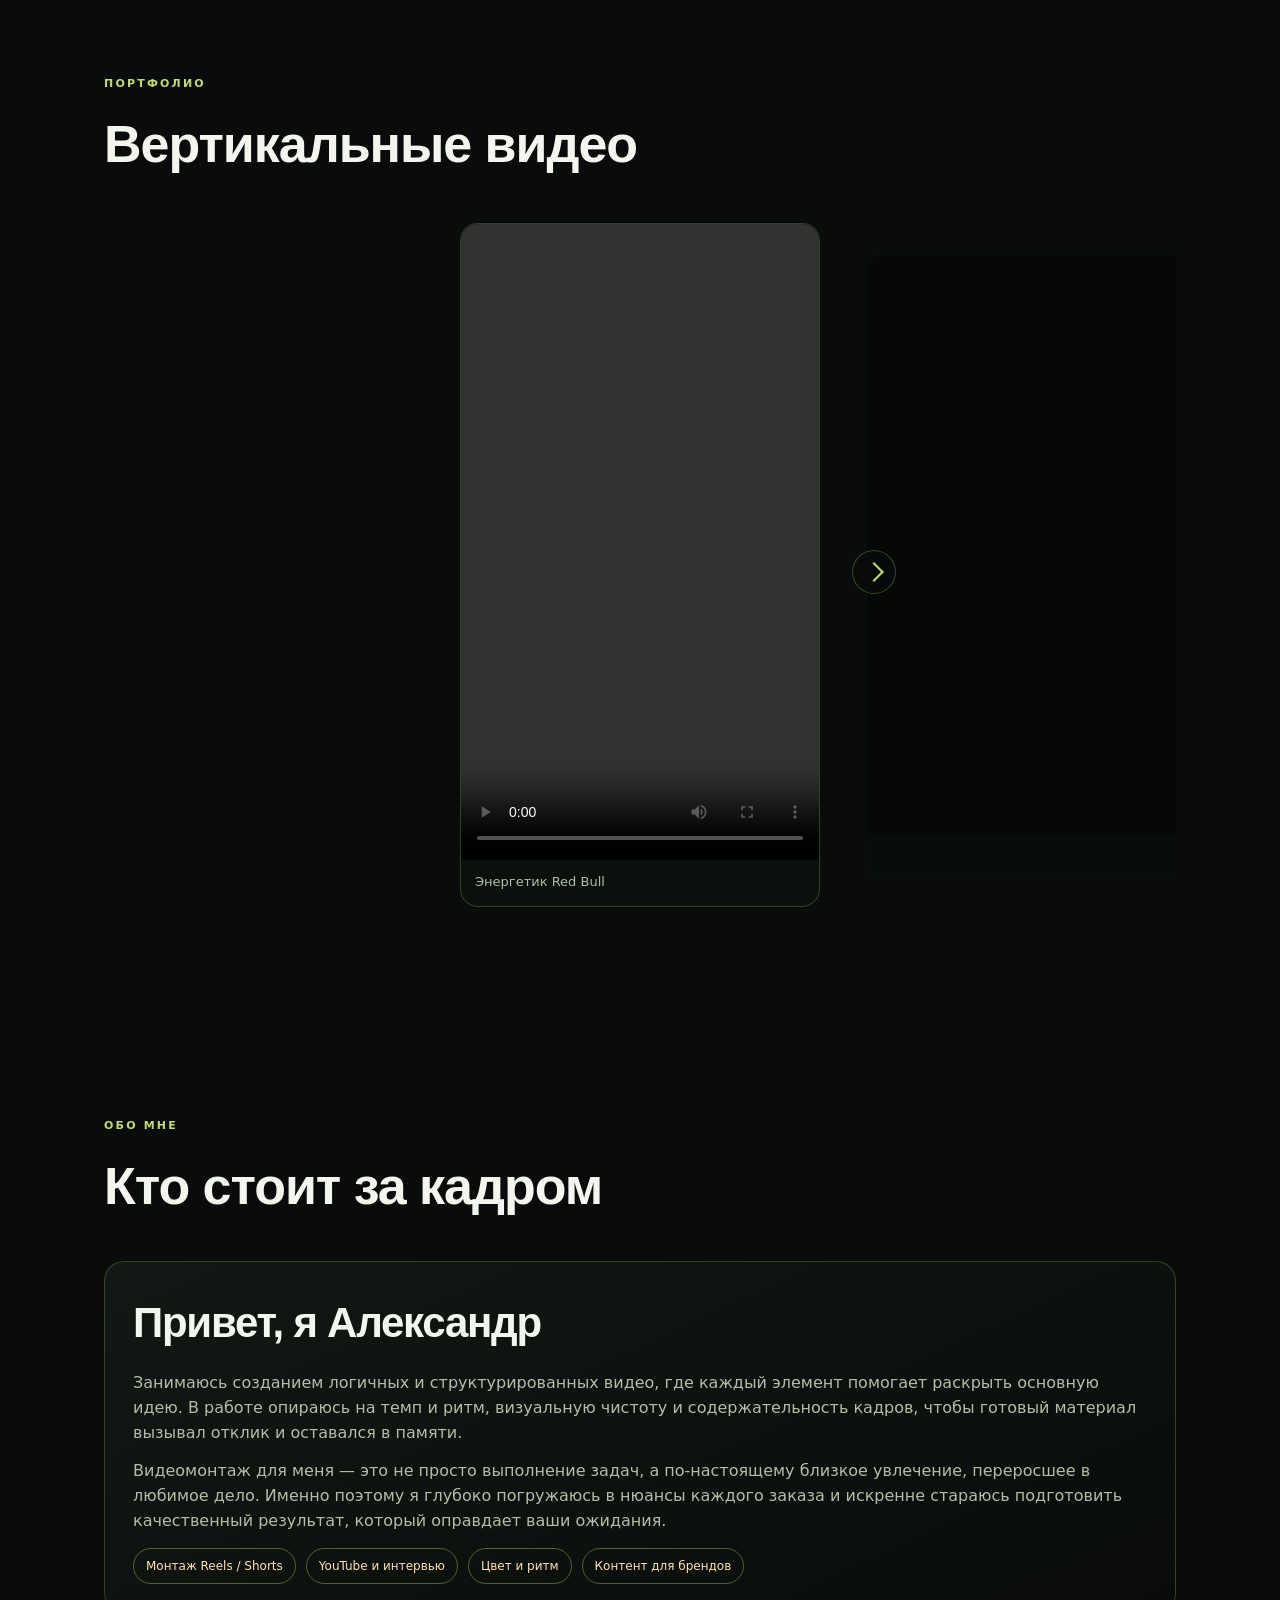
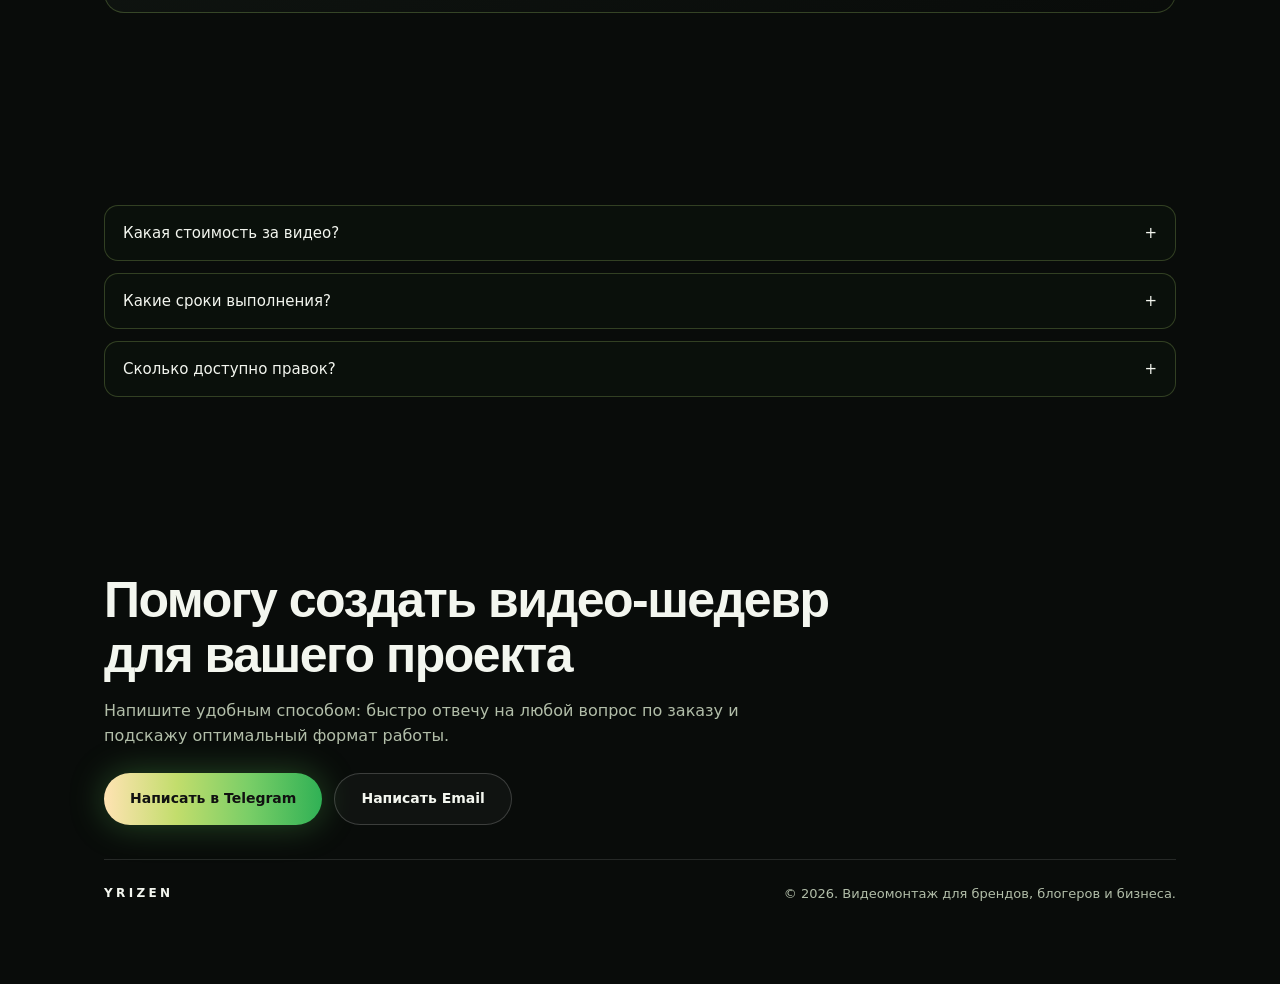
==== commit 3fc14395: "Use image title for portfolio heading" ====
--- a/index.html
+++ b/index.html
@@ -56,7 +56,9 @@
         <section class="hero" id="hero">
             <div class="container hero-content">
                 <h1 class="hero-title reveal">
-                    <span data-i18n="heroTitle">Портфолио</span>
+                    <span class="hero-title-text" data-i18n="heroTitle">Портфолио</span>
+                    <img class="hero-title-image hero-title-image-ru" src="assets/hero-title-ru.png" width="492" height="108" alt="" aria-hidden="true">
+                    <img class="hero-title-image hero-title-image-en" src="assets/hero-title-en.png" width="472" height="114" alt="" aria-hidden="true">
                 </h1>
                 <p class="hero-description reveal" data-i18n="heroDescription">
                     Монтирую вертикальные и горизонтальные видео: интервью, путешествия, говорящая голова,
--- a/style.css
+++ b/style.css
@@ -186,17 +186,35 @@
 }
 
 .hero-title {
-    font-family: "Kudry", "PrataLocal", "Prata", "Manrope", serif;
-    font-size: clamp(34px, 8vw, 72px);
-    font-weight: 400;
-    line-height: 1.08;
-    letter-spacing: -0.045em;
-}
-
-.hero-title span {
-    display: inline-block;
-    color: #fff;
-    text-shadow: 0 0 30px rgba(255, 255, 255, 0.1);
+    display: flex;
+    justify-content: center;
+    line-height: 1;
+}
+
+.hero-title-text {
+    position: absolute;
+    width: 1px;
+    height: 1px;
+    overflow: hidden;
+    clip: rect(0 0 0 0);
+    clip-path: inset(50%);
+    white-space: nowrap;
+}
+
+.hero-title-image {
+    display: none;
+    width: min(100%, clamp(280px, 44vw, 492px));
+    height: auto;
+    filter: drop-shadow(0 0 30px rgba(255, 255, 255, 0.1));
+}
+
+.hero-title-image-en {
+    width: min(100%, clamp(270px, 42vw, 472px));
+}
+
+html[lang="ru"] .hero-title-image-ru,
+html[lang="en"] .hero-title-image-en {
+    display: block;
 }
 
 .hero-description {
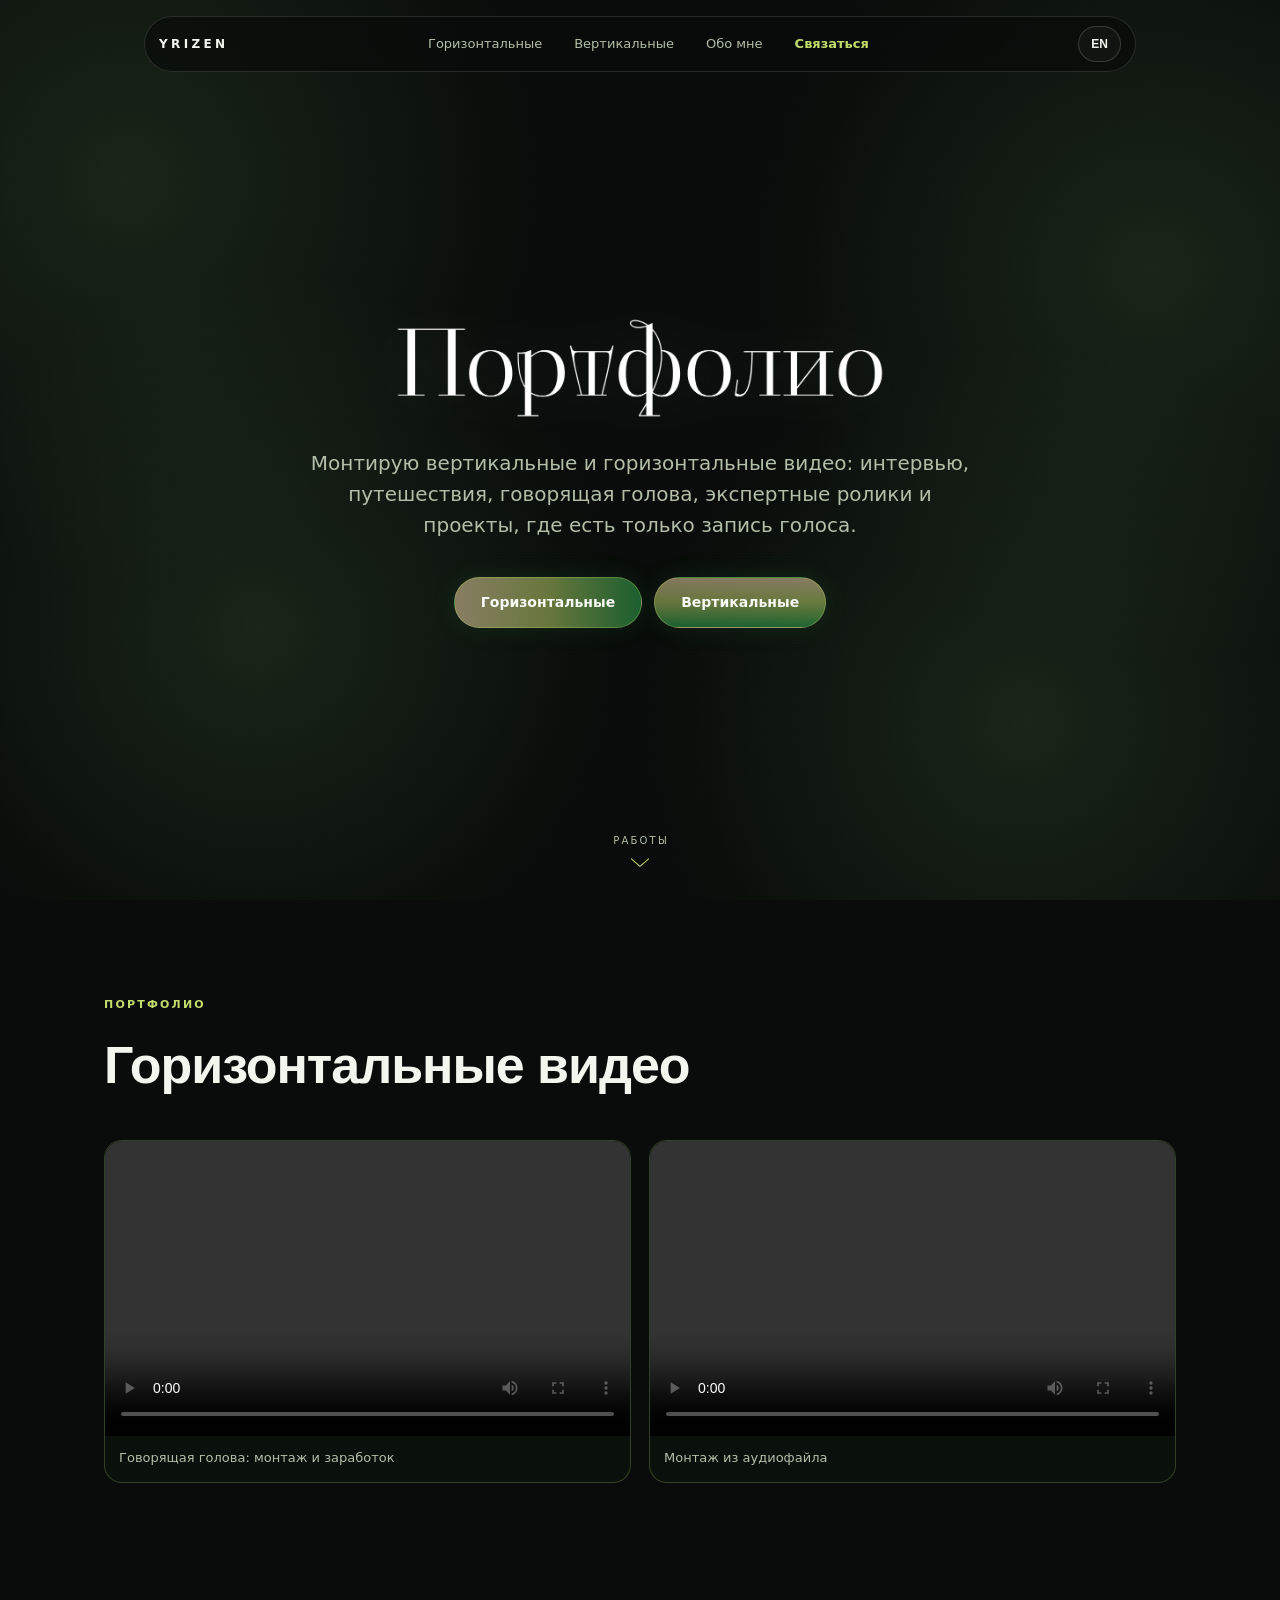
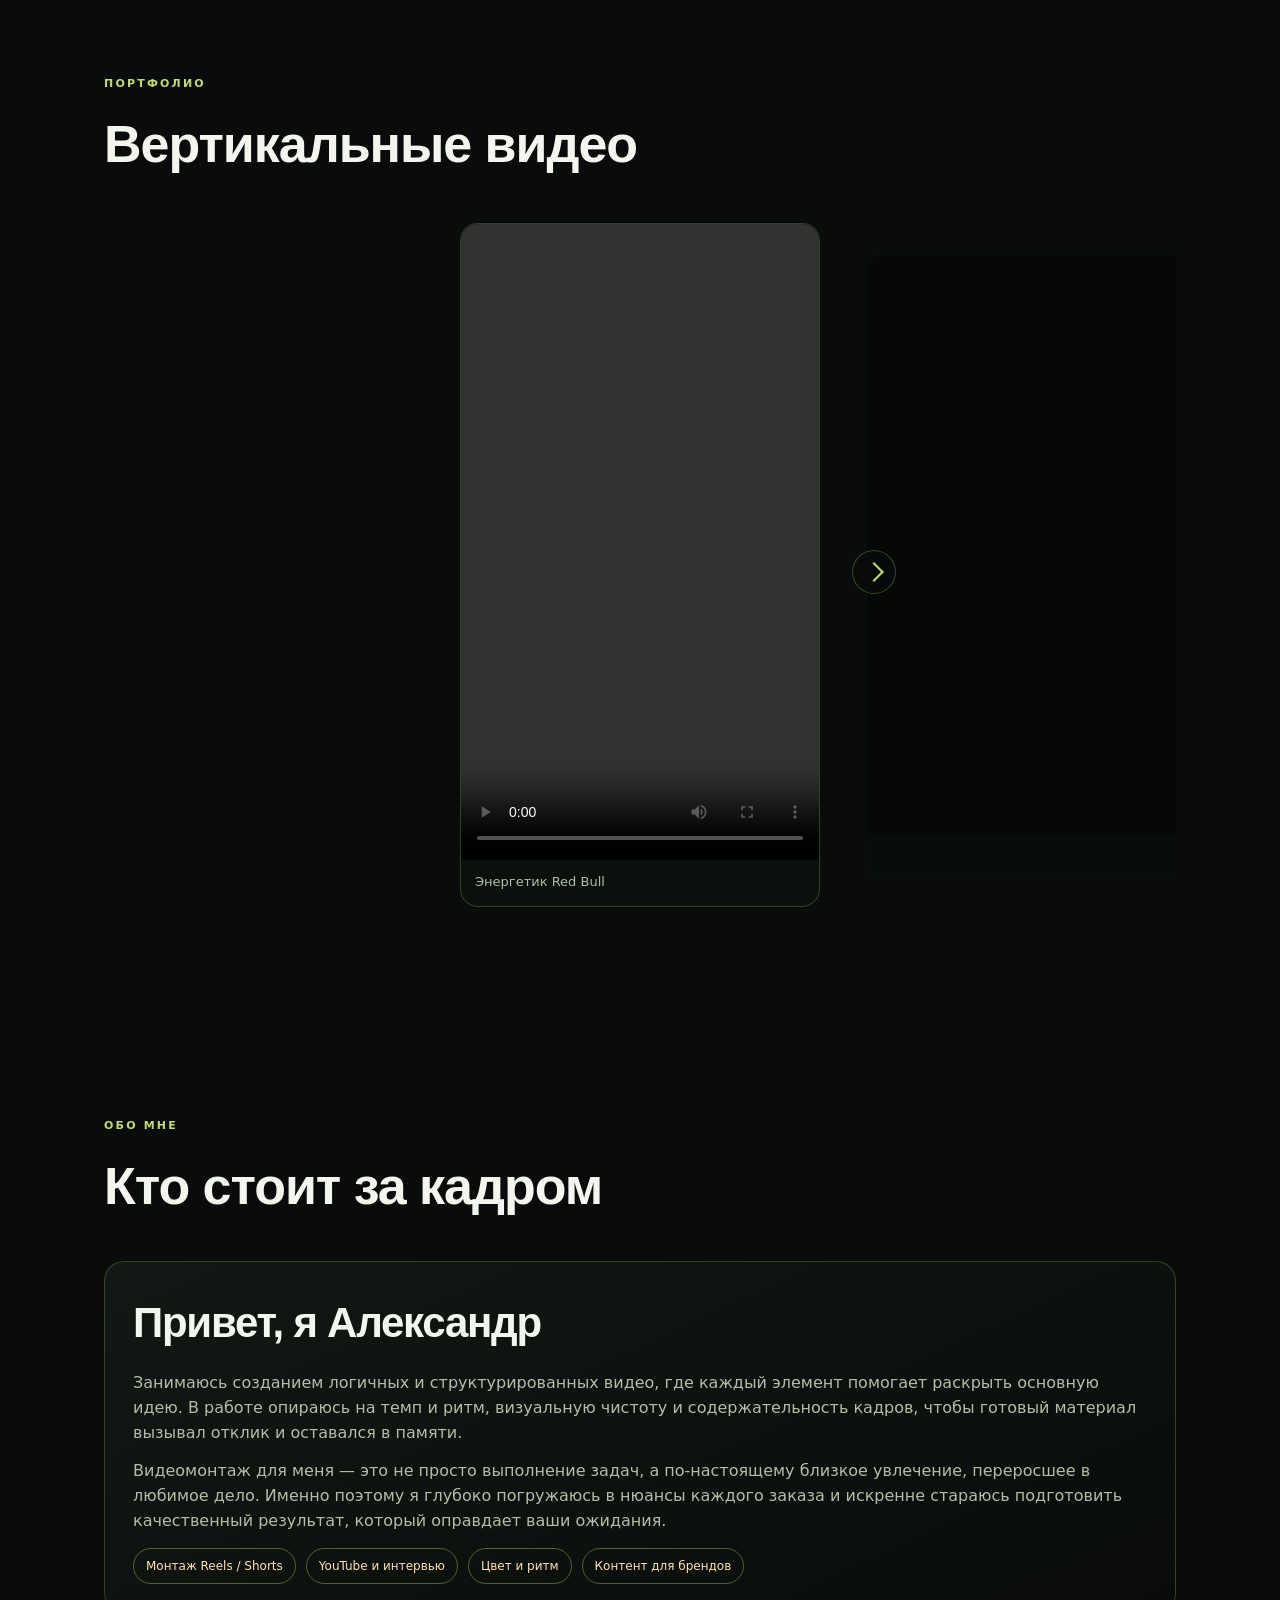
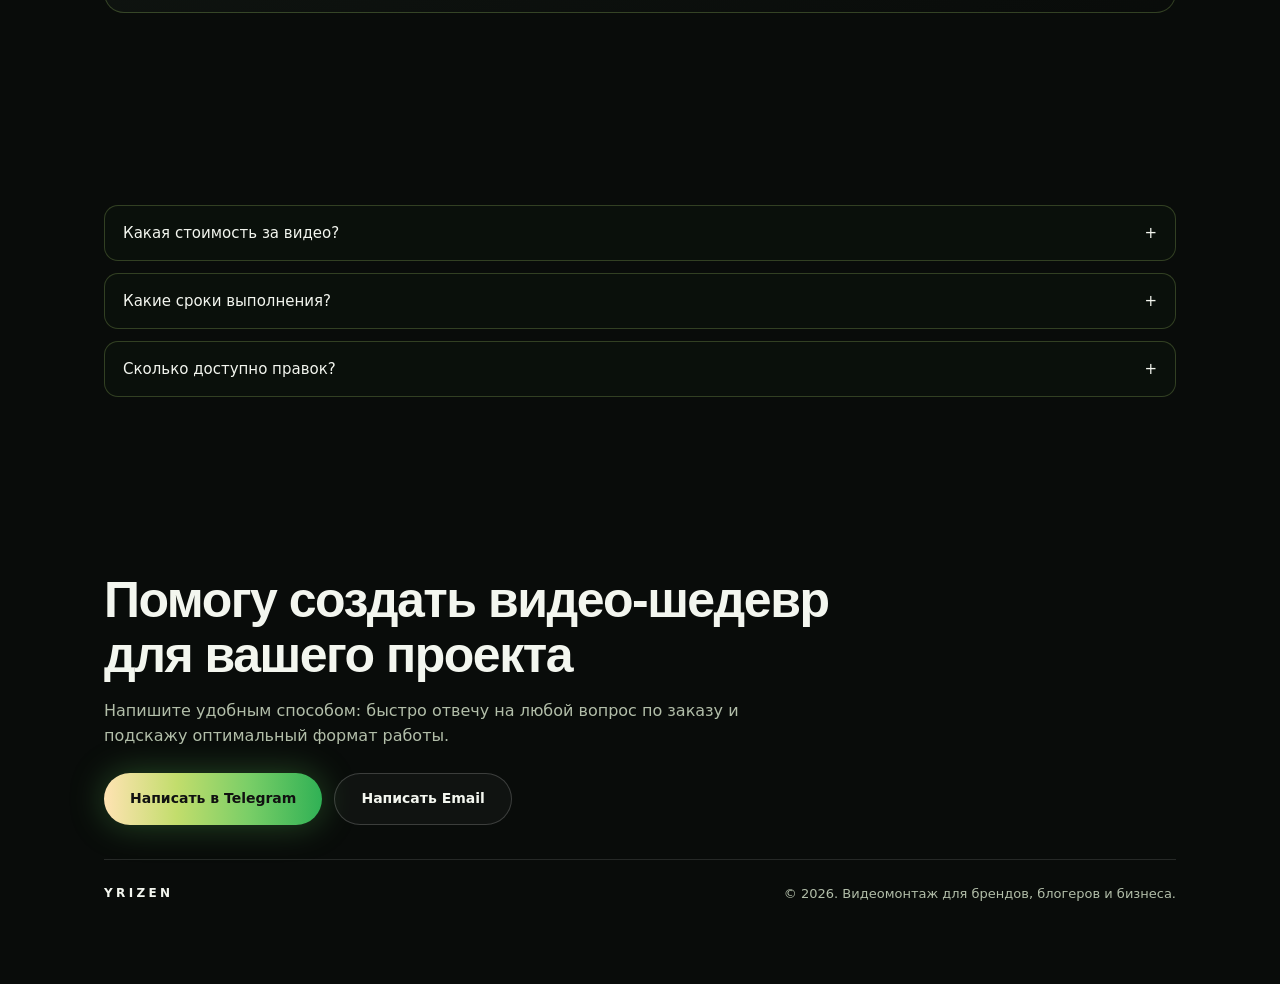
==== commit 970d46a0: "Improve portfolio title images" ====
--- a/index.html
+++ b/index.html
@@ -57,8 +57,8 @@
             <div class="container hero-content">
                 <h1 class="hero-title reveal">
                     <span class="hero-title-text" data-i18n="heroTitle">Портфолио</span>
-                    <img class="hero-title-image hero-title-image-ru" src="assets/hero-title-ru.png" width="492" height="108" alt="" aria-hidden="true">
-                    <img class="hero-title-image hero-title-image-en" src="assets/hero-title-en.png" width="472" height="114" alt="" aria-hidden="true">
+                    <img class="hero-title-image hero-title-image-ru" src="assets/hero-title-ru.png" width="2236" height="473" alt="" aria-hidden="true">
+                    <img class="hero-title-image hero-title-image-en" src="assets/hero-title-en.png" width="1608" height="371" alt="" aria-hidden="true">
                 </h1>
                 <p class="hero-description reveal" data-i18n="heroDescription">
                     Монтирую вертикальные и горизонтальные видео: интервью, путешествия, говорящая голова,
--- a/style.css
+++ b/style.css
@@ -188,6 +188,7 @@
 .hero-title {
     display: flex;
     justify-content: center;
+    align-items: center;
     line-height: 1;
 }
 
@@ -203,13 +204,12 @@
 
 .hero-title-image {
     display: none;
-    width: min(100%, clamp(280px, 44vw, 492px));
-    height: auto;
+    width: auto;
+    height: clamp(64px, 8.5vw, 104px);
+    max-width: min(100%, 560px);
+    object-fit: contain;
+    image-rendering: auto;
     filter: drop-shadow(0 0 30px rgba(255, 255, 255, 0.1));
-}
-
-.hero-title-image-en {
-    width: min(100%, clamp(270px, 42vw, 472px));
 }
 
 html[lang="ru"] .hero-title-image-ru,
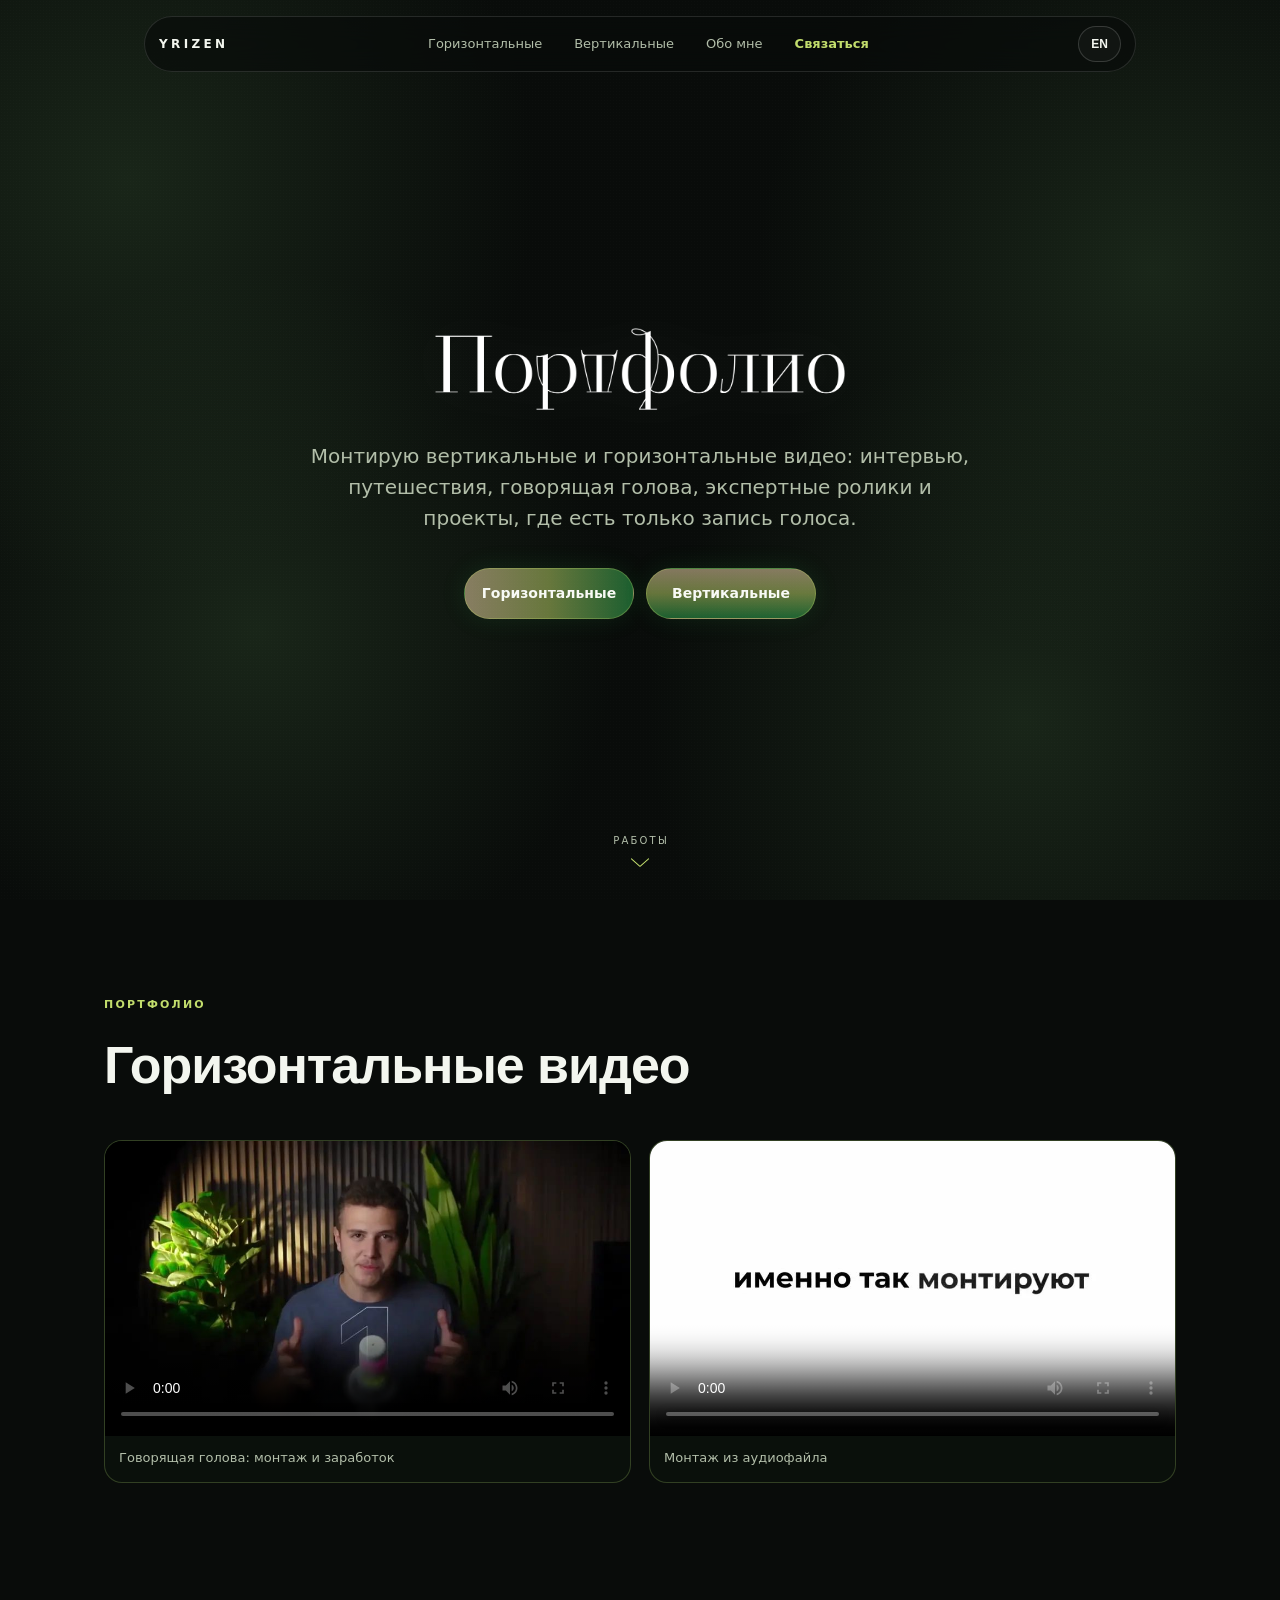
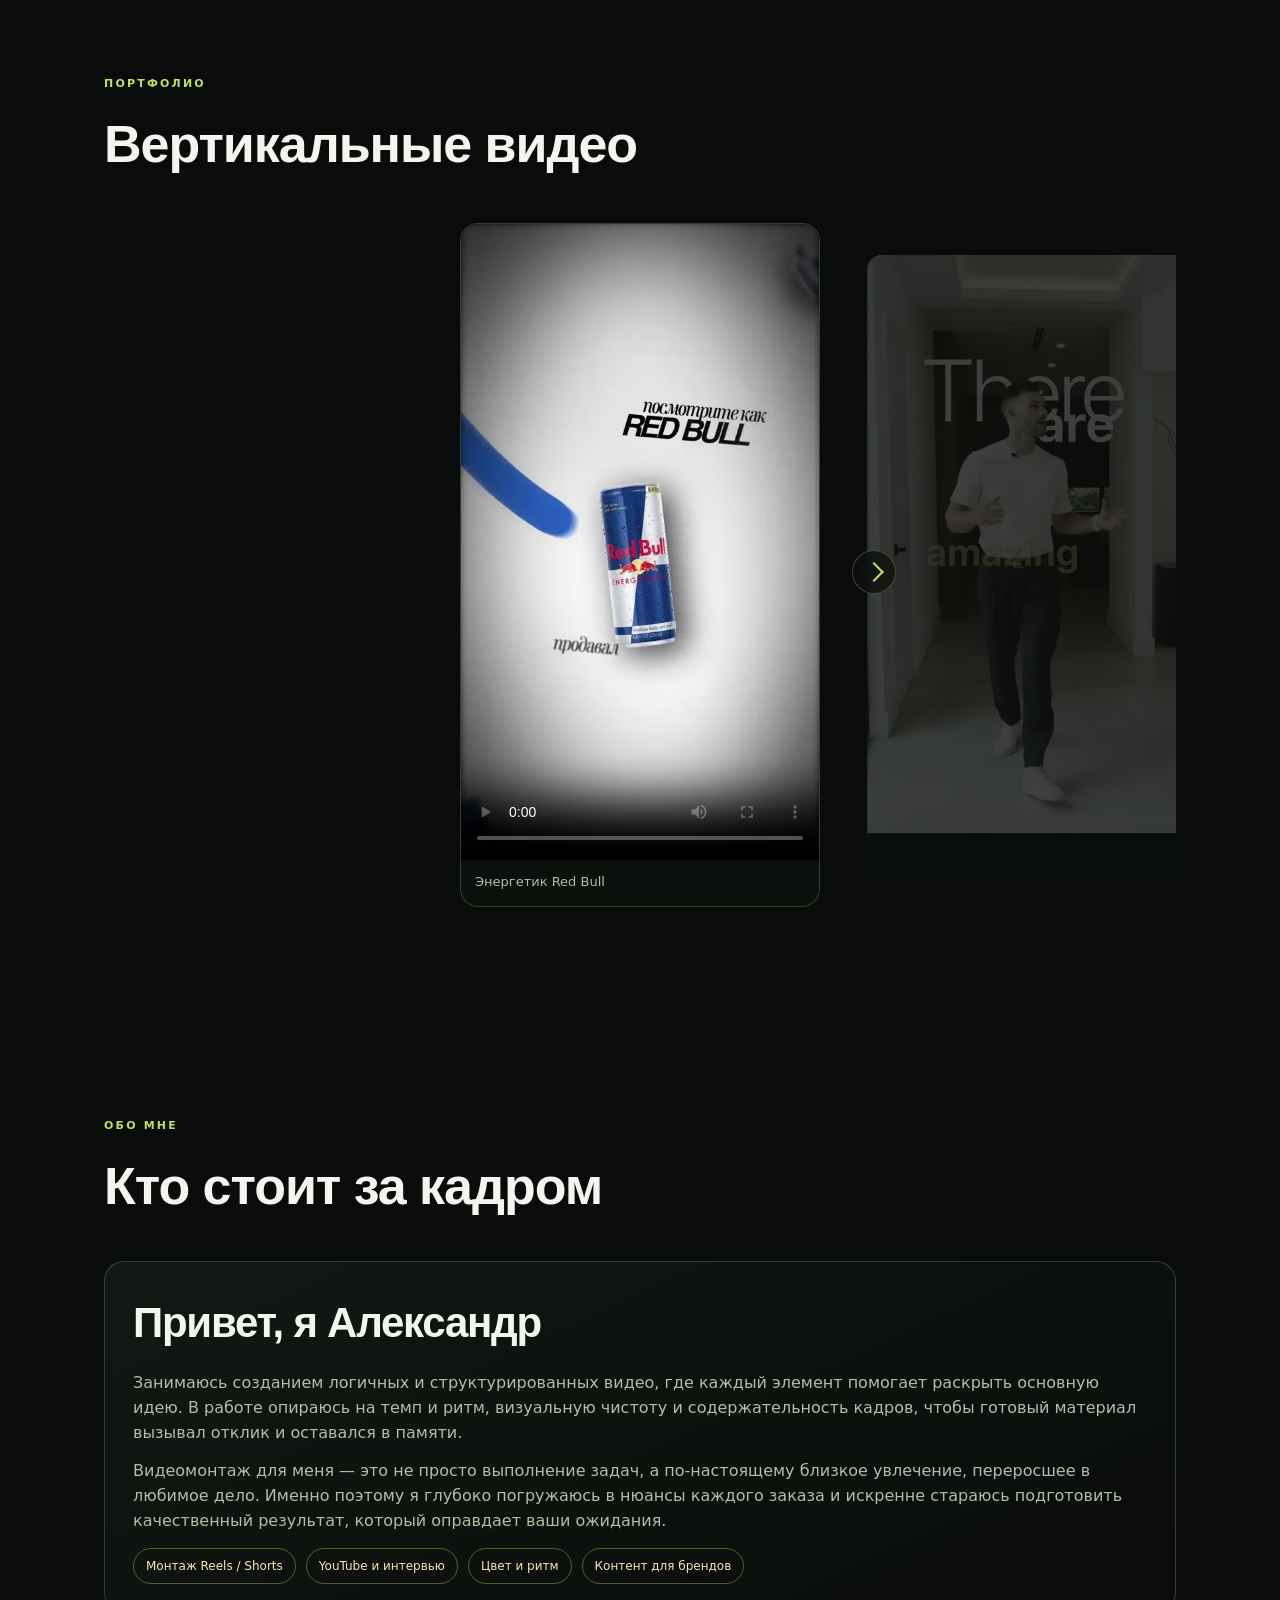
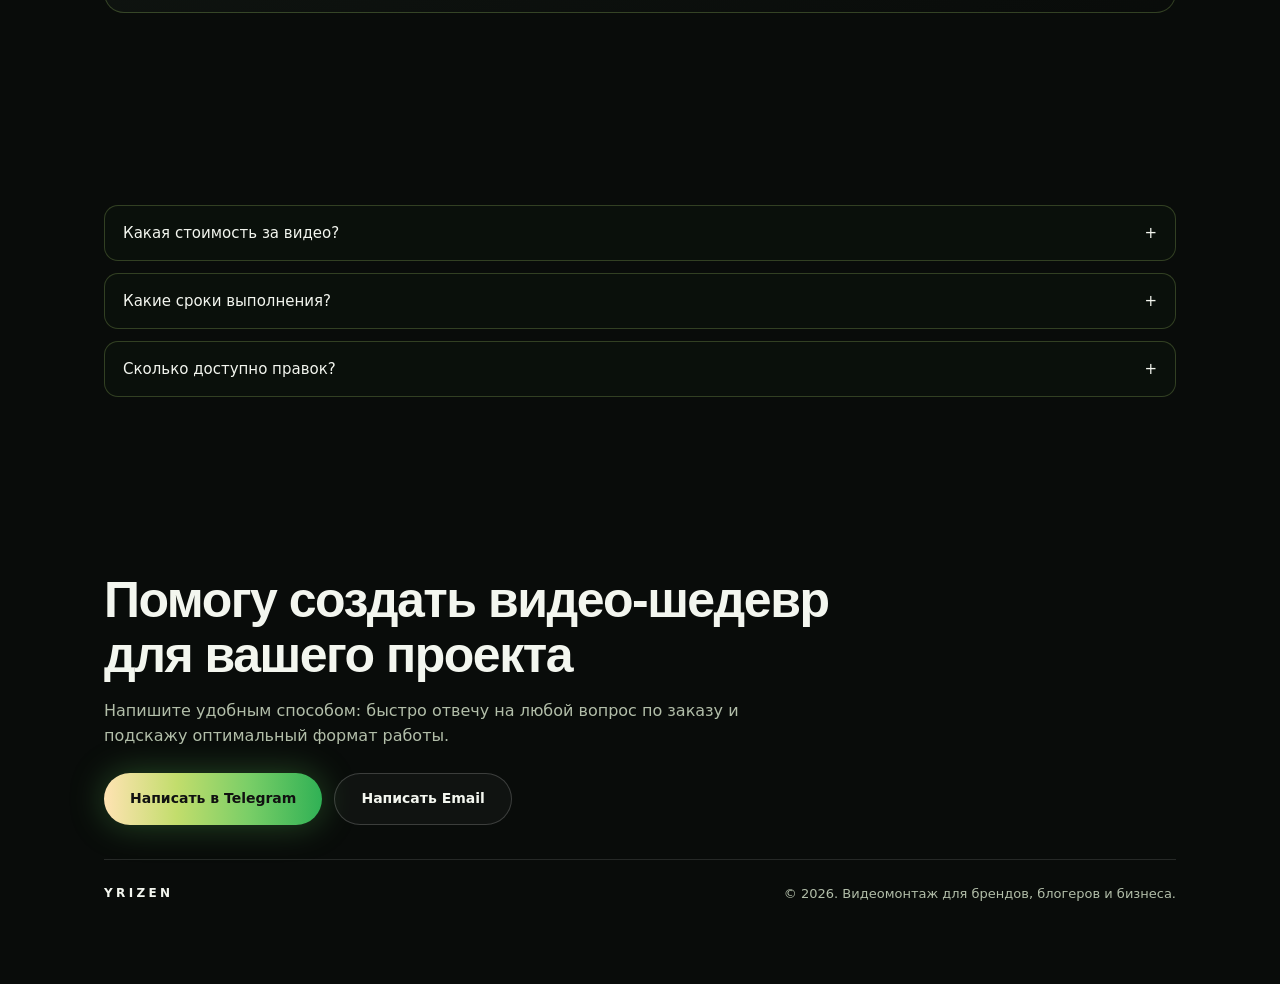
==== commit 27cfaa89: "Improve Telegram browser compatibility" ====
--- a/index.html
+++ b/index.html
@@ -84,13 +84,13 @@
                 <div class="video-grid horizontal-grid">
                     <article class="video-card reveal" data-video-type="horizontal" data-video-id="h1">
                         <div class="video-shell">
-                            <video class="portfolio-video" playsinline preload="metadata" controls></video>
+                            <video class="portfolio-video" playsinline preload="metadata" poster="assets/posters/h1.jpg" controls></video>
                         </div>
                         <p class="video-label" data-i18n="videoH1">Говорящая голова: монтаж и заработок</p>
                     </article>
                     <article class="video-card reveal" data-video-type="horizontal" data-video-id="h2">
                         <div class="video-shell">
-                            <video class="portfolio-video" playsinline preload="metadata" controls></video>
+                            <video class="portfolio-video" playsinline preload="metadata" poster="assets/posters/h2.jpg" controls></video>
                         </div>
                         <p class="video-label" data-i18n="videoH2">Монтаж из аудиофайла</p>
                     </article>
@@ -109,25 +109,25 @@
                     <div class="video-grid vertical-grid" tabindex="0" aria-label="Вертикальные видео" data-i18n-aria="verticalCarousel">
                         <article class="video-card" data-video-type="vertical" data-video-id="v1">
                             <div class="video-shell">
-                                <video class="portfolio-video" playsinline preload="metadata" controls></video>
+                                <video class="portfolio-video" playsinline preload="metadata" poster="assets/posters/v1.jpg" controls></video>
                             </div>
                             <p class="video-label" data-i18n="videoV1">Энергетик Red Bull</p>
                         </article>
                         <article class="video-card" data-video-type="vertical" data-video-id="v2">
                             <div class="video-shell">
-                                <video class="portfolio-video" playsinline preload="metadata" controls></video>
+                                <video class="portfolio-video" playsinline preload="metadata" poster="assets/posters/v2.jpg" controls></video>
                             </div>
                             <p class="video-label" data-i18n="videoV2">Американский стиль: текст</p>
                         </article>
                         <article class="video-card" data-video-type="vertical" data-video-id="v3">
                             <div class="video-shell">
-                                <video class="portfolio-video" playsinline preload="metadata" controls></video>
+                                <video class="portfolio-video" playsinline preload="metadata" poster="assets/posters/v3.jpg" controls></video>
                             </div>
                             <p class="video-label" data-i18n="videoV3">Научпоп</p>
                         </article>
                         <article class="video-card" data-video-type="vertical" data-video-id="v4">
                             <div class="video-shell">
-                                <video class="portfolio-video" playsinline preload="metadata" controls></video>
+                                <video class="portfolio-video" playsinline preload="metadata" poster="assets/posters/v4.jpg" controls></video>
                             </div>
                             <p class="video-label" data-i18n="videoV4">Подборка дорогого монтажа Reels</p>
                         </article>
--- a/style.css
+++ b/style.css
@@ -186,6 +186,7 @@
 }
 
 .hero-title {
+    --hero-title-height: clamp(54px, 7vw, 88px);
     display: flex;
     justify-content: center;
     align-items: center;
@@ -205,16 +206,43 @@
 .hero-title-image {
     display: none;
     width: auto;
-    height: clamp(64px, 8.5vw, 104px);
-    max-width: min(100%, 560px);
+    height: var(--hero-title-height);
+    max-width: min(100%, 500px);
     object-fit: contain;
     image-rendering: auto;
     filter: drop-shadow(0 0 30px rgba(255, 255, 255, 0.1));
 }
 
+.hero-title-image-en {
+    height: calc(var(--hero-title-height) * 0.94);
+}
+
 html[lang="ru"] .hero-title-image-ru,
 html[lang="en"] .hero-title-image-en {
     display: block;
+}
+
+.hero-title.is-image-fallback {
+    font-family: "PrataLocal", Georgia, serif;
+    font-size: clamp(42px, 8vw, 78px);
+    font-weight: 400;
+    letter-spacing: -0.04em;
+    color: #fff;
+    text-shadow: 0 0 30px rgba(255, 255, 255, 0.1);
+}
+
+.hero-title.is-image-fallback .hero-title-text {
+    position: static;
+    width: auto;
+    height: auto;
+    overflow: visible;
+    clip: auto;
+    clip-path: none;
+    white-space: normal;
+}
+
+.hero-title.is-image-fallback .hero-title-image {
+    display: none;
 }
 
 .hero-description {
@@ -225,11 +253,15 @@
 }
 
 .hero-buttons {
-    display: flex;
-    justify-content: center;
-    flex-wrap: wrap;
+    display: grid;
+    grid-template-columns: repeat(2, minmax(0, 1fr));
+    width: min(100%, 352px);
     gap: 12px;
-    margin-top: 36px;
+    margin: 34px auto 0;
+}
+
+.hero-buttons .btn {
+    width: 100%;
 }
 
 .btn {
@@ -739,10 +771,8 @@
     }
 
     .hero-buttons {
-        flex-direction: column;
-        align-items: stretch;
-        max-width: 320px;
-        margin-inline: auto;
+        grid-template-columns: 1fr;
+        width: min(100%, 320px);
         margin-top: 28px;
     }
 
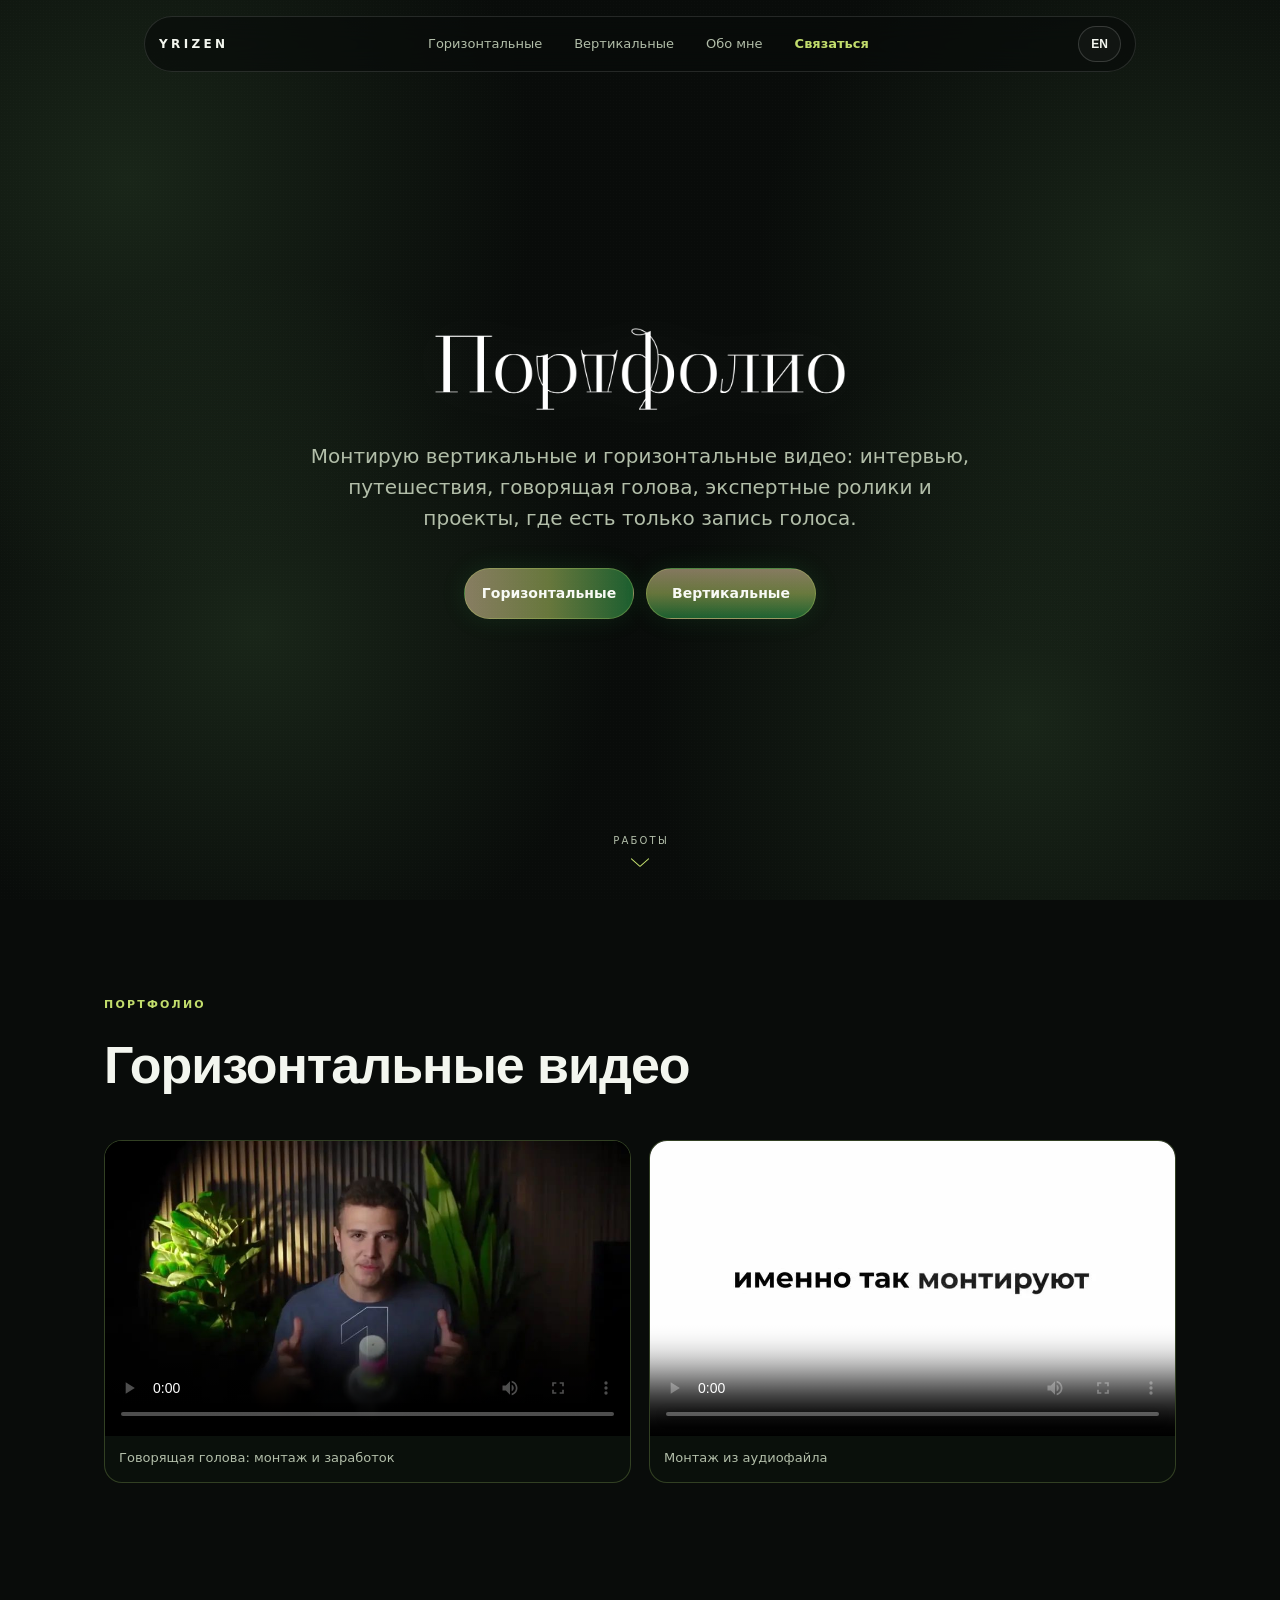
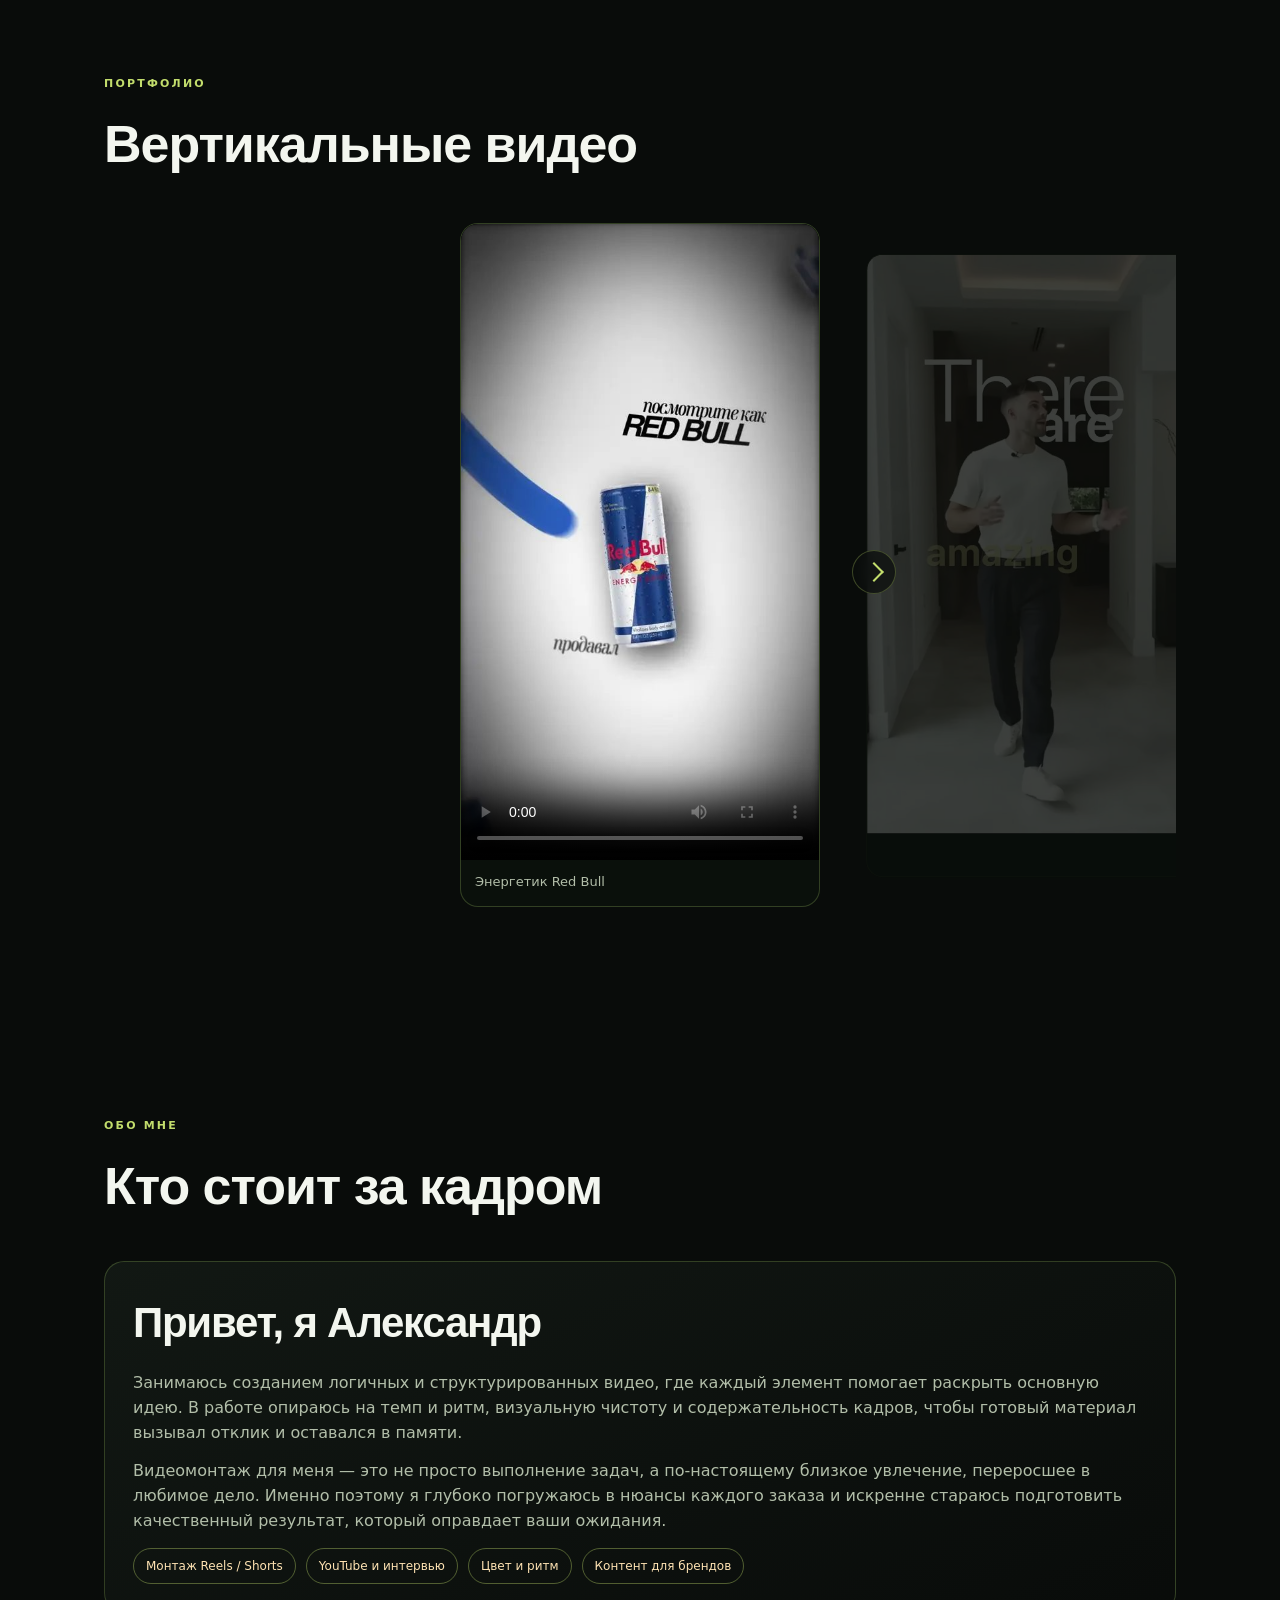
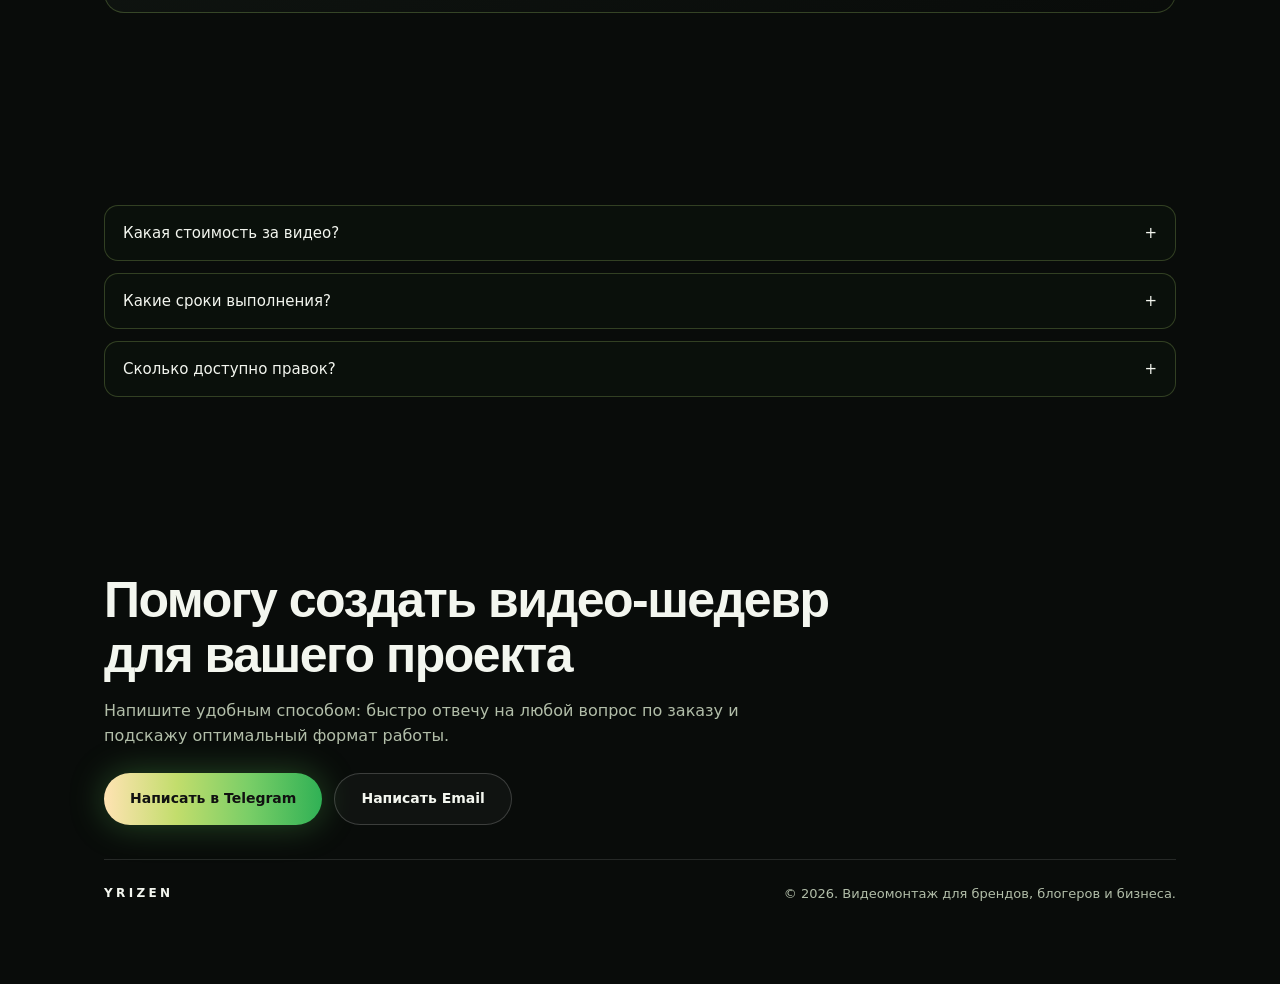
==== commit 8aa54680: "Improve search metadata" ====
--- a/index.html
+++ b/index.html
@@ -3,15 +3,24 @@
 <head>
     <meta charset="UTF-8">
     <meta name="viewport" content="width=device-width, initial-scale=1.0">
-    <title>Заказать монтаж видео</title>
-    <meta name="description" content="Заказать монтаж видео у Александра: вертикальные и горизонтальные ролики, интервью, путешествия, говорящая голова и монтаж по записи голоса.">
+    <title>YRIZEN — видеомонтаж Reels, Shorts и YouTube</title>
+    <meta name="description" content="Портфолио видеомонтажера Александра YRIZEN: монтаж Reels, Shorts, YouTube, интервью, говорящей головы, путешествий и роликов из аудиофайла.">
     <meta name="keywords" content="заказать монтаж видео, видеомонтаж, монтаж reels, монтаж shorts, монтаж youtube, монтаж интервью, монтаж путешествий, монтаж говорящей головы">
+    <meta name="author" content="Александр YRIZEN">
     <meta property="og:type" content="website">
-    <meta property="og:title" content="Заказать монтаж видео">
-    <meta property="og:description" content="Профессиональный монтаж всех видов контента: вертикальные и горизонтальные ролики, интервью, путешествия и говорящая голова.">
+    <meta property="og:title" content="YRIZEN — видеомонтаж Reels, Shorts и YouTube">
+    <meta property="og:description" content="Портфолио видеомонтажера: вертикальные и горизонтальные ролики, интервью, YouTube, путешествия, говорящая голова и монтаж из аудио.">
+    <meta property="og:url" content="https://montage-yrizen.ru/">
+    <meta property="og:site_name" content="YRIZEN">
+    <meta property="og:image" content="https://montage-yrizen.ru/assets/posters/h1.jpg">
+    <meta property="og:image:alt" content="Кадр из портфолио YRIZEN: монтаж говорящей головы">
     <meta property="og:locale" content="ru_RU">
+    <meta name="twitter:card" content="summary_large_image">
+    <meta name="twitter:title" content="YRIZEN — видеомонтаж Reels, Shorts и YouTube">
+    <meta name="twitter:description" content="Портфолио видеомонтажера: Reels, Shorts, YouTube, интервью, говорящая голова и монтаж из аудио.">
+    <meta name="twitter:image" content="https://montage-yrizen.ru/assets/posters/h1.jpg">
+    <meta name="theme-color" content="#090c0a">
     <meta name="robots" content="index, follow, max-image-preview:large">
-    <meta name="yandex-verification" content="pending">
     <link rel="canonical" href="https://montage-yrizen.ru/">
     <link rel="icon" type="image/png" href="favicon.png">
     <link rel="apple-touch-icon" href="favicon.png">
@@ -19,14 +28,175 @@
     <script type="application/ld+json">
         {
             "@context": "https://schema.org",
-            "@type": "ProfessionalService",
-            "name": "YRIZEN",
-            "url": "https://montage-yrizen.ru/",
-            "description": "Услуги по монтажу вертикальных и горизонтальных видео, интервью, путешествий и говорящей головы.",
-            "serviceType": "Видеомонтаж",
-            "areaServed": "RU, Worldwide",
-            "email": "yrizen.alex@gmail.com",
-            "sameAs": ["https://t.me/yrizen0"]
+            "@graph": [
+                {
+                    "@type": "WebSite",
+                    "@id": "https://montage-yrizen.ru/#website",
+                    "name": "YRIZEN",
+                    "url": "https://montage-yrizen.ru/",
+                    "inLanguage": ["ru", "en"],
+                    "publisher": {
+                        "@id": "https://montage-yrizen.ru/#service"
+                    }
+                },
+                {
+                    "@type": "ProfessionalService",
+                    "@id": "https://montage-yrizen.ru/#service",
+                    "name": "YRIZEN — видеомонтаж",
+                    "url": "https://montage-yrizen.ru/",
+                    "image": "https://montage-yrizen.ru/assets/posters/h1.jpg",
+                    "logo": "https://montage-yrizen.ru/favicon.png",
+                    "description": "Портфолио видеомонтажера Александра YRIZEN: монтаж Reels, Shorts, YouTube, интервью, говорящей головы, путешествий и роликов из аудиофайла.",
+                    "serviceType": [
+                        "Видеомонтаж",
+                        "Монтаж Reels",
+                        "Монтаж Shorts",
+                        "Монтаж YouTube-видео",
+                        "Монтаж интервью",
+                        "Монтаж говорящей головы"
+                    ],
+                    "areaServed": ["RU", "Worldwide"],
+                    "email": "yrizen.alex@gmail.com",
+                    "sameAs": ["https://t.me/yrizen0"],
+                    "founder": {
+                        "@id": "https://montage-yrizen.ru/#person"
+                    },
+                    "hasOfferCatalog": {
+                        "@type": "OfferCatalog",
+                        "name": "Услуги видеомонтажа",
+                        "itemListElement": [
+                            {
+                                "@type": "Offer",
+                                "itemOffered": {
+                                    "@type": "Service",
+                                    "name": "Монтаж вертикальных видео Reels и Shorts"
+                                }
+                            },
+                            {
+                                "@type": "Offer",
+                                "itemOffered": {
+                                    "@type": "Service",
+                                    "name": "Монтаж горизонтальных видео для YouTube"
+                                }
+                            },
+                            {
+                                "@type": "Offer",
+                                "itemOffered": {
+                                    "@type": "Service",
+                                    "name": "Монтаж интервью и говорящей головы"
+                                }
+                            },
+                            {
+                                "@type": "Offer",
+                                "itemOffered": {
+                                    "@type": "Service",
+                                    "name": "Монтаж ролика из аудиофайла"
+                                }
+                            }
+                        ]
+                    }
+                },
+                {
+                    "@type": "Person",
+                    "@id": "https://montage-yrizen.ru/#person",
+                    "name": "Александр",
+                    "alternateName": "YRIZEN",
+                    "jobTitle": "Видеомонтажер",
+                    "email": "yrizen.alex@gmail.com",
+                    "url": "https://montage-yrizen.ru/",
+                    "sameAs": ["https://t.me/yrizen0"]
+                },
+                {
+                    "@type": "FAQPage",
+                    "@id": "https://montage-yrizen.ru/#faq",
+                    "mainEntity": [
+                        {
+                            "@type": "Question",
+                            "name": "Какая стоимость за видео?",
+                            "acceptedAnswer": {
+                                "@type": "Answer",
+                                "text": "Стоимость рассчитывается индивидуально после оценки исходников, задачи и сроков. Напишите мне, и я быстро дам прозрачную смету."
+                            }
+                        },
+                        {
+                            "@type": "Question",
+                            "name": "Какие сроки выполнения?",
+                            "acceptedAnswer": {
+                                "@type": "Answer",
+                                "text": "Сроки варьируются от 1 дня до большого проекта на несколько дней. Точный срок зависит от сложности проекта и объема правок."
+                            }
+                        },
+                        {
+                            "@type": "Question",
+                            "name": "Сколько доступно правок?",
+                            "acceptedAnswer": {
+                                "@type": "Answer",
+                                "text": "В рамках технического задания правки бесплатные, но дополнительные изменения обсуждаются отдельно в зависимости от объема и содержания."
+                            }
+                        }
+                    ]
+                },
+                {
+                    "@type": "VideoObject",
+                    "@id": "https://montage-yrizen.ru/#video-h1",
+                    "name": "Говорящая голова: монтаж и заработок",
+                    "description": "Пример горизонтального монтажа говорящей головы для экспертного видео.",
+                    "thumbnailUrl": "https://montage-yrizen.ru/assets/posters/h1.jpg",
+                    "uploadDate": "2026-06-06",
+                    "duration": "PT33S",
+                    "contentUrl": "https://montage-yrizen.ru/video-web/h1.mp4"
+                },
+                {
+                    "@type": "VideoObject",
+                    "@id": "https://montage-yrizen.ru/#video-h2",
+                    "name": "Монтаж из аудиофайла",
+                    "description": "Пример горизонтального ролика, собранного из записи голоса и визуальных материалов.",
+                    "thumbnailUrl": "https://montage-yrizen.ru/assets/posters/h2.jpg",
+                    "uploadDate": "2026-06-06",
+                    "duration": "PT19S",
+                    "contentUrl": "https://montage-yrizen.ru/video-web/h2.mp4"
+                },
+                {
+                    "@type": "VideoObject",
+                    "@id": "https://montage-yrizen.ru/#video-v1",
+                    "name": "Энергетик Red Bull",
+                    "description": "Пример вертикального динамичного монтажа для Reels или Shorts.",
+                    "thumbnailUrl": "https://montage-yrizen.ru/assets/posters/v1.jpg",
+                    "uploadDate": "2026-06-06",
+                    "duration": "PT14S",
+                    "contentUrl": "https://montage-yrizen.ru/video-web/v1.mp4"
+                },
+                {
+                    "@type": "VideoObject",
+                    "@id": "https://montage-yrizen.ru/#video-v2",
+                    "name": "Американский стиль: текст",
+                    "description": "Пример вертикального ролика с акцентом на текст и быстрый темп.",
+                    "thumbnailUrl": "https://montage-yrizen.ru/assets/posters/v2.jpg",
+                    "uploadDate": "2026-06-06",
+                    "duration": "PT5S",
+                    "contentUrl": "https://montage-yrizen.ru/video-web/v2.mp4"
+                },
+                {
+                    "@type": "VideoObject",
+                    "@id": "https://montage-yrizen.ru/#video-v4",
+                    "name": "Подборка дорогого монтажа Reels",
+                    "description": "Пример вертикального монтажа Reels с визуальной подачей и ритмом.",
+                    "thumbnailUrl": "https://montage-yrizen.ru/assets/posters/v4.jpg",
+                    "uploadDate": "2026-06-06",
+                    "duration": "PT16S",
+                    "contentUrl": "https://montage-yrizen.ru/video-web/v4.mp4"
+                },
+                {
+                    "@type": "VideoObject",
+                    "@id": "https://montage-yrizen.ru/#video-v3",
+                    "name": "Научпоп",
+                    "description": "Пример вертикального научно-популярного ролика для социальных сетей.",
+                    "thumbnailUrl": "https://montage-yrizen.ru/assets/posters/v3.jpg",
+                    "uploadDate": "2026-06-06",
+                    "duration": "PT1M9S",
+                    "contentUrl": "https://montage-yrizen.ru/video-web/v3.mp4"
+                }
+            ]
         }
     </script>
 </head>
@@ -56,7 +226,7 @@
         <section class="hero" id="hero">
             <div class="container hero-content">
                 <h1 class="hero-title reveal">
-                    <span class="hero-title-text" data-i18n="heroTitle">Портфолио</span>
+                    <span class="hero-title-text" data-i18n="heroTitle">Портфолио видеомонтажера YRIZEN</span>
                     <img class="hero-title-image hero-title-image-ru" src="assets/hero-title-ru.png" width="2236" height="473" alt="" aria-hidden="true">
                     <img class="hero-title-image hero-title-image-en" src="assets/hero-title-en.png" width="1608" height="371" alt="" aria-hidden="true">
                 </h1>
@@ -84,13 +254,13 @@
                 <div class="video-grid horizontal-grid">
                     <article class="video-card reveal" data-video-type="horizontal" data-video-id="h1">
                         <div class="video-shell">
-                            <video class="portfolio-video" playsinline preload="metadata" poster="assets/posters/h1.jpg" controls></video>
+                            <video class="portfolio-video" playsinline preload="metadata" poster="assets/posters/h1.jpg" controls title="Говорящая голова: монтаж и заработок" aria-label="Говорящая голова: монтаж и заработок"></video>
                         </div>
                         <p class="video-label" data-i18n="videoH1">Говорящая голова: монтаж и заработок</p>
                     </article>
                     <article class="video-card reveal" data-video-type="horizontal" data-video-id="h2">
                         <div class="video-shell">
-                            <video class="portfolio-video" playsinline preload="metadata" poster="assets/posters/h2.jpg" controls></video>
+                            <video class="portfolio-video" playsinline preload="metadata" poster="assets/posters/h2.jpg" controls title="Монтаж из аудиофайла" aria-label="Монтаж из аудиофайла"></video>
                         </div>
                         <p class="video-label" data-i18n="videoH2">Монтаж из аудиофайла</p>
                     </article>
@@ -109,27 +279,27 @@
                     <div class="video-grid vertical-grid" tabindex="0" aria-label="Вертикальные видео" data-i18n-aria="verticalCarousel">
                         <article class="video-card" data-video-type="vertical" data-video-id="v1">
                             <div class="video-shell">
-                                <video class="portfolio-video" playsinline preload="metadata" poster="assets/posters/v1.jpg" controls></video>
+                                <video class="portfolio-video" playsinline preload="metadata" poster="assets/posters/v1.jpg" controls title="Энергетик Red Bull" aria-label="Энергетик Red Bull"></video>
                             </div>
                             <p class="video-label" data-i18n="videoV1">Энергетик Red Bull</p>
                         </article>
                         <article class="video-card" data-video-type="vertical" data-video-id="v2">
                             <div class="video-shell">
-                                <video class="portfolio-video" playsinline preload="metadata" poster="assets/posters/v2.jpg" controls></video>
+                                <video class="portfolio-video" playsinline preload="metadata" poster="assets/posters/v2.jpg" controls title="Американский стиль: текст" aria-label="Американский стиль: текст"></video>
                             </div>
                             <p class="video-label" data-i18n="videoV2">Американский стиль: текст</p>
                         </article>
+                        <article class="video-card" data-video-type="vertical" data-video-id="v4">
+                            <div class="video-shell">
+                                <video class="portfolio-video" playsinline preload="metadata" poster="assets/posters/v4.jpg" controls title="Подборка дорогого монтажа Reels" aria-label="Подборка дорогого монтажа Reels"></video>
+                            </div>
+                            <p class="video-label" data-i18n="videoV4">Подборка дорогого монтажа Reels</p>
+                        </article>
                         <article class="video-card" data-video-type="vertical" data-video-id="v3">
                             <div class="video-shell">
-                                <video class="portfolio-video" playsinline preload="metadata" poster="assets/posters/v3.jpg" controls></video>
+                                <video class="portfolio-video" playsinline preload="metadata" poster="assets/posters/v3.jpg" controls title="Научпоп" aria-label="Научпоп"></video>
                             </div>
                             <p class="video-label" data-i18n="videoV3">Научпоп</p>
-                        </article>
-                        <article class="video-card" data-video-type="vertical" data-video-id="v4">
-                            <div class="video-shell">
-                                <video class="portfolio-video" playsinline preload="metadata" poster="assets/posters/v4.jpg" controls></video>
-                            </div>
-                            <p class="video-label" data-i18n="videoV4">Подборка дорогого монтажа Reels</p>
                         </article>
                     </div>
                     <button class="carousel-arrow carousel-arrow-next" type="button" aria-label="Следующее видео" data-carousel-next data-i18n-aria="nextVideo"></button>
--- a/style.css
+++ b/style.css
@@ -434,7 +434,31 @@
     width: 100%;
     height: 100%;
     display: block;
-    object-fit: cover;
+    object-fit: contain;
+    object-position: center center;
+    background: #000;
+}
+
+.portfolio-video:fullscreen,
+.portfolio-video:-webkit-full-screen {
+    width: 100vw;
+    height: 100vh;
+    object-fit: contain;
+    object-position: center center;
+    background: #000;
+}
+
+.video-shell:fullscreen,
+.video-shell:-webkit-full-screen {
+    background: #000;
+}
+
+.video-shell:fullscreen .portfolio-video,
+.video-shell:-webkit-full-screen .portfolio-video {
+    width: 100vw;
+    height: 100vh;
+    object-fit: contain;
+    object-position: center center;
 }
 
 .video-label {
